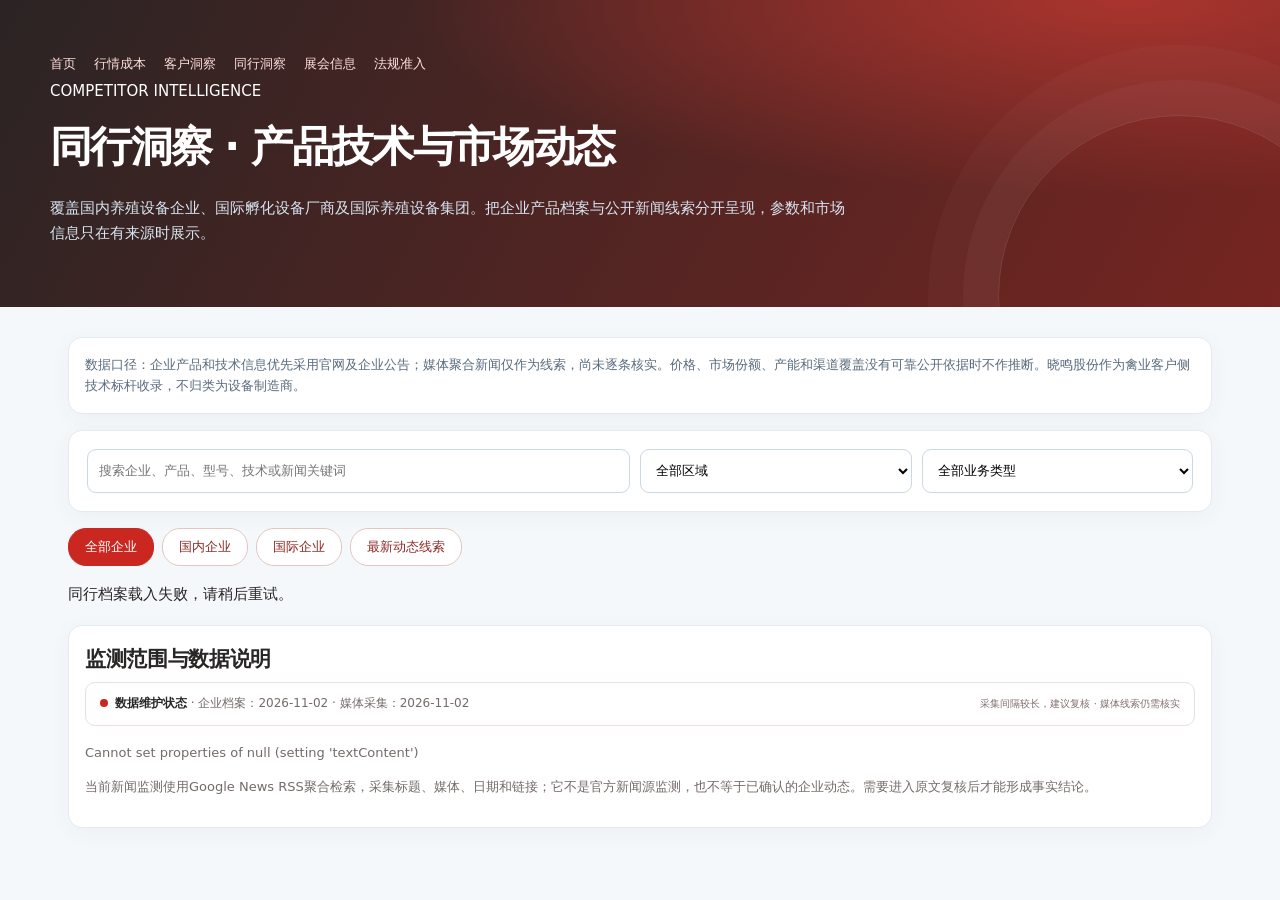
==== competitors.html @ 3d705143 "Add transparent data freshness and review indicators" ====
<!doctype html><html lang="zh-CN"><head><meta charset="utf-8"><meta name="viewport" content="width=device-width,initial-scale=1"><meta name="description" content="国内外禽业孵化及养殖设备企业、产品技术与公开动态"><title>同行洞察｜兴仪全球禽业情报中心</title><style>
:root{--n:#102b49;--b:#1769aa;--ink:#203247;--muted:#68798b;--line:#dce5ed;--bg:#f3f6f9}*{box-sizing:border-box}body{margin:0;background:var(--bg);color:var(--ink);font:15px/1.65 system-ui,-apple-system,"Segoe UI",sans-serif}header{background:linear-gradient(120deg,#102b49,#174d78);color:#fff;padding:26px max(20px,calc((100% - 1180px)/2)) 36px}nav{display:flex;gap:18px;flex-wrap:wrap;margin-bottom:30px}a{color:var(--b);text-decoration:none}header a{color:#d7e9f7}h1{font-size:clamp(28px,4vw,42px);margin:8px 0}header p{max-width:800px;color:#d8e6f1}.competitor-kpis{display:grid;grid-template-columns:repeat(4,minmax(0,1fr));gap:12px;margin:0 0 20px}.competitor-kpis article{background:#fff;border:1px solid #eddfdc;border-radius:12px;padding:15px 17px;box-shadow:0 5px 22px rgba(90,35,30,.045)}.competitor-kpis small,.competitor-kpis span{display:block;color:#786d6a;font-size:11px}.competitor-kpis strong{display:block;color:#c92720;font-size:25px;margin:4px 0}.competitor-kpis span{line-height:1.5}.wrap{max-width:1180px;margin:24px auto;padding:0 18px}.notice,.filters,.panel,.card{background:white;border:1px solid var(--line);border-radius:12px;padding:16px}.notice{font-size:13px;color:#586b7e;margin-bottom:16px}.filters{display:grid;grid-template-columns:2fr 1fr 1fr;gap:10px;margin:16px 0}.filters input,.filters select{padding:11px;border:1px solid #cbd7e2;border-radius:8px;min-width:0;background:white}.tabs{display:flex;gap:8px;flex-wrap:wrap;margin:16px 0}.tabs button{border:1px solid #bdccd9;background:white;border-radius:18px;padding:8px 14px;cursor:pointer;color:var(--n)}.tabs button.active{background:var(--n);color:white}.grid{display:grid;grid-template-columns:repeat(2,minmax(0,1fr));gap:14px}.card h3{margin:8px 0 3px;font-size:20px}.card p{margin:8px 0}.meta{font-size:13px;color:var(--muted)}.pill{display:inline-block;background:#eaf2f8;color:#235477;border-radius:18px;padding:3px 9px;font-size:12px;margin-right:5px}.card .facts{background:#f5f8fa;padding:10px;border-radius:8px;font-size:14px}.card .facts b{color:var(--n)}.card .source{display:flex;justify-content:space-between;gap:10px;flex-wrap:wrap;border-top:1px solid #edf1f4;padding-top:10px;margin-top:10px;font-size:13px}.news{display:grid;gap:10px}.news article{border-top:1px solid #e8eef3;padding:12px 0}.news h4{margin:0 0 4px;font-size:15px}.news p{margin:0;color:var(--muted);font-size:13px}.empty{background:#fff;padding:22px;border-radius:10px;color:var(--muted)}.panel{margin:18px 0}.panel h2{margin:0 0 6px;font-size:21px}@media(max-width:720px){.grid{grid-template-columns:1fr}.filters{grid-template-columns:1fr}header{padding:22px 18px 30px}}

/* XingYi red brand and responsive page polish */
:root{--navy:#2b2424;--blue:#c92720;--n:#2b2424;--b:#c92720;--ink:#292626;--muted:#746b68;--line:#eadfdd;--bg:#fff8f7}
body{background:#fff8f7;color:#292626}
header:not(.site-header){background:radial-gradient(ellipse at 88% 0%,#a9342e 0%,transparent 45%),linear-gradient(120deg,#2b2424,#762521)!important}
header:not(.site-header) nav a{color:#ffe0dd!important}
header:not(.site-header) nav a:hover{color:#fff!important;text-decoration:underline}
h1,h2,h3{letter-spacing:-.015em}
.stat strong,.metric-card strong,.latest{color:#c92720}
.tabs button.active{background:#c92720!important;border-color:#c92720!important;color:#fff!important}
.pill,.country-chip.selected{background:#fff0ee!important;color:#a9231e!important;border-color:#edc4bf!important}
.filters input:focus,.filters select:focus,.events-toolbar input:focus,.events-toolbar select:focus,.reg-filters input:focus,.reg-filters select:focus,.cm-tools input:focus,.cm-tools select:focus{outline:2px solid #e9aaa4;outline-offset:1px}
.card,.panel,.notice,.stat,.filters,.series-card,.market-data-panel,.event-card,.reg-card,.cm-card{box-shadow:0 6px 22px rgba(90,35,30,.045)}
.card:hover,.event-card:hover{border-color:#e5aaa4;box-shadow:0 12px 28px rgba(90,35,30,.09);transform:translateY(-2px);transition:.18s ease}
a{color:#b92721}
header a{color:#ffe0dd}
@media(max-width:720px){header:not(.site-header){padding-left:18px!important;padding-right:18px!important}nav{row-gap:10px!important}}

.global-nav{display:flex;gap:18px;align-items:center;flex-wrap:wrap;margin:14px 0 0;position:relative;z-index:2}.global-nav a{font-size:13px;text-decoration:none;color:#ffe0dd!important;padding:5px 0}.global-nav a:hover{color:#fff!important;text-decoration:underline}@media(max-width:720px){.global-nav{gap:10px 14px}.global-nav a{font-size:12px}}</style>
<style>
:root{--n:#292323;--b:#c92720;--ink:#292626;--muted:#746b68;--line:#eadfdd;--bg:#fff8f7}
body{background:#fff8f7;color:#292626}
header{background:radial-gradient(ellipse at 85% 0%,#a9342e 0%,transparent 43%),linear-gradient(120deg,#2b2424,#762521)!important}
header a{color:#ffe0dd}
a{color:#bd2923}
.notice,.filters,.panel,.card{border-color:#eddfdc;box-shadow:0 5px 22px rgba(102,36,31,.045)}
.tabs button{border-color:#e4c6c2;color:#8e2924}
.tabs button.active{background:#c92720;border-color:#c92720;color:#fff}
.pill{background:#fff0ee;color:#a92721}
.card .facts{background:#fff6f4}
footer{background:#2b2424;color:#e6d8d6}
</style>
<style>
body{background:#f5f8fb;font-family:"DM Sans","Noto Sans SC",system-ui,sans-serif}
header{position:relative;overflow:hidden;background:radial-gradient(ellipse at 85% 0%,#24658c 0%,transparent 42%),linear-gradient(120deg,#0d2944,#174e75);padding-top:34px;padding-bottom:46px}
header:after{content:"";position:absolute;right:-80px;bottom:-170px;width:360px;height:360px;border:1px solid #ffffff20;border-radius:50%;box-shadow:0 0 0 35px #ffffff08,0 0 0 70px #ffffff06}
nav{position:relative;z-index:1;gap:22px}
h1{letter-spacing:-.04em;font-weight:750}
.wrap{margin-top:30px}
.notice,.filters,.panel,.card{border-radius:14px;box-shadow:0 5px 22px rgba(19,53,78,.045);border-color:#e3ebf1}
.filters{padding:18px}.filters input,.filters select{border-radius:9px;min-height:44px}
.tabs button{padding:9px 16px;transition:.2s}
.grid{gap:16px}.card{padding:20px}.card h3{letter-spacing:-.02em}
.card:hover,.panel:hover{box-shadow:0 12px 30px rgba(19,53,78,.08);transform:translateY(-2px);transition:.2s}
footer{background:#102b49;color:#c5d6e2}
@media(max-width:720px){header{padding:24px 18px 34px}.wrap{margin-top:18px}.card{padding:16px}}
.data-freshness{display:flex;align-items:center;justify-content:space-between;gap:12px;flex-wrap:wrap;margin:0 0 16px;padding:11px 14px;border:1px solid #eadfdd;border-radius:10px;background:#fff;font-size:12px;color:#756b68}.data-freshness strong{color:#292626}.fresh-dot{display:inline-block;width:8px;height:8px;border-radius:50%;margin-right:7px;background:#2d8a62}.fresh-watch .fresh-dot{background:#d49a36}.fresh-old .fresh-dot{background:#c92720}.data-freshness small{color:#81716e}.insight-strip,.competitor-kpis,.reg-kpis,.event-kpis,.market-kpis{margin-top:14px}</style></head><body><header><nav class="global-nav" aria-label="主导航"><a href="index.html">首页</a><a href="markets.html">行情成本</a><a href="customers.html">客户洞察</a><a href="competitors.html">同行洞察</a><a href="exhibitions.html">展会信息</a><a href="regulations.html">法规准入</a></nav><div>COMPETITOR INTELLIGENCE</div><h1>同行洞察 · 产品技术与市场动态</h1><p>覆盖国内养殖设备企业、国际孵化设备厂商及国际养殖设备集团。把企业产品档案与公开新闻线索分开呈现，参数和市场信息只在有来源时展示。</p></header>
<main class="wrap"><div class="notice">数据口径：企业产品和技术信息优先采用官网及企业公告；媒体聚合新闻仅作为线索，尚未逐条核实。价格、市场份额、产能和渠道覆盖没有可靠公开依据时不作推断。晓鸣股份作为禽业客户侧技术标杆收录，不归类为设备制造商。</div>
<section class="filters"><input id="q" type="search" placeholder="搜索企业、产品、型号、技术或新闻关键词"><select id="region"><option value="">全部区域</option><option>中国</option><option>国际</option><option>比利时 / 国际</option><option>荷兰 / 国际</option></select><select id="type"><option value="">全部业务类型</option><option>孵化设备</option><option>养殖设备</option><option>环控设备</option><option>孵化及自动化</option><option>养殖设备与EPC</option><option>家禽养殖设备及环控</option><option>禽业客户 / 技术应用标杆</option></select></section>
<div class="tabs" id="tabs"><button class="active" data-view="all">全部企业</button><button data-view="cn">国内企业</button><button data-view="intl">国际企业</button><button data-view="news">最新动态线索</button></div>
<div id="cards" class="grid"><div class="empty">正在载入同行档案…</div></div>
<section class="panel"><h2>监测范围与数据说明</h2><p id="watchCount" class="meta">监测企业清单载入中…</p><p class="meta">当前新闻监测使用Google News RSS聚合检索，采集标题、媒体、日期和链接；它不是官方新闻源监测，也不等于已确认的企业动态。需要进入原文复核后才能形成事实结论。</p></section>
</main><script>
const S={profiles:[],watch:[],news:[],view:"all"};const $=id=>document.getElementById(id);const esc=s=>String(s??"").replace(/[&<>"']/g,c=>({"&":"&amp;","<":"&lt;",">":"&gt;",'"':"&quot;","'":"&#39;"}[c]));
function profileCard(x){return '<article class="card"><span class="pill">'+esc(x.region)+'</span><span class="pill">'+esc(x.type)+'</span><h3>'+esc(x.name)+'</h3><div class="meta">'+(x.website?'企业官网已登记':'官网链接待核')+'</div><p><b>产品系列：</b>'+esc(x.products||"公开产品信息待补充")+'</p><p><b>公开事实：</b>'+esc(x.verified_facts||"尚无足够可靠资料形成企业事实档案。")+'</p><p><b>技术观察：</b>'+esc(x.technology||"未找到可核实的公开技术参数。")+'</p><div class="source">'+(x.website?'<a href="'+esc(x.website)+'" target="_blank" rel="noopener noreferrer">企业官网 ↗</a>':'<span>官网待核</span>')+'<a href="'+esc(x.source_url||x.website||"#")+'" target="_blank" rel="noopener noreferrer">资料来源 ↗</a></div></article>'}
function newsCard(x){return '<article><h4><a href="'+esc(x.url)+'" target="_blank" rel="noopener noreferrer">'+esc(x.title)+'</a></h4><p>'+esc(x.company)+' · '+esc(x.publisher)+' · '+esc((x.published_at||"").slice(0,10))+' · 待核实媒体线索</p></article>'}
function render(){const q=$("q").value.toLowerCase().trim(),r=$("region").value,t=$("type").value;if(S.view==="news"){let n=S.news.filter(x=>(!q||[x.company,x.title,x.publisher].join(" ").toLowerCase().includes(q))&&(!r||(r==="中国"?x.region==="CN":x.region==="INTL")));$("cards").innerHTML=n.length?'<section class="panel" style="grid-column:1/-1"><div class="news">'+n.slice(0,60).map(newsCard).join("")+'</div></section>':'<div class="empty">暂无匹配的新闻线索。</div>';return}let list=S.profiles.filter(x=>(S.view==="all"||(S.view==="cn"&&x.region.includes("中国"))||(S.view==="intl"&&!x.region.includes("中国")))&&(!r||x.region===r|| (r==="国际"&&x.region!=="中国"))&&(!t||x.type.includes(t)||t.includes(x.type))&&(!q||[x.name,x.region,x.type,x.products,x.verified_facts,x.technology].join(" ").toLowerCase().includes(q)));$("cards").innerHTML=list.length?list.map(profileCard).join(""):'<div class="empty">当前筛选没有匹配的已建档企业。未建档企业仍在监测清单中。</div>'}
$("tabs").addEventListener("click",e=>{const b=e.target.closest("button[data-view]");if(!b)return;S.view=b.dataset.view;[...$("tabs").querySelectorAll("button")].forEach(x=>x.classList.toggle("active",x===b));render()});["q","region","type"].forEach(id=>$(id).addEventListener(id==="q"?"input":"change",render));
async function init(){try{const [p,n]=await Promise.all(["data/competitor-profiles.json","data/competitor-news.json"].map(u=>fetch(u,{cache:"no-store"}).then(r=>{if(!r.ok)throw Error(r.status);return r.json()})));S.profiles=p.profiles||[];const profileDate=p.updated_at||"未注明",newsDate=(n.generated_at||"").slice(0,10)||"未注明";const age=newsDate==="未注明"?999:Math.floor((new Date().setHours(0,0,0,0)-new Date(newsDate+"T00:00:00").getTime())/86400000);const freshness=document.createElement("div");freshness.className="data-freshness "+(age>7?"fresh-old":age>3?"fresh-watch":"");freshness.innerHTML='<span><i class="fresh-dot"></i><strong>数据维护状态</strong> · 企业档案：'+esc(profileDate)+' · 媒体采集：'+esc(newsDate)+'</span><small>'+(age<=3?"近期采集":age<=7?"建议复核采集":"采集间隔较长，建议复核")+' · 媒体线索仍需核实</small>';$("watchCount").before(freshness);S.watch=p.watchlist||[];S.news=n.items||[];$("ckWatch").textContent=S.watch.length;$("ckProfiles").textContent=S.profiles.length;$("ckNews").textContent=S.news.length;$("ckIntl").textContent=S.profiles.filter(x=>!String(x.region||"").includes("中国")).length;$("watchCount").textContent="监测清单 "+S.watch.length+" 家；已建立来源档案 "+S.profiles.length+" 家；新闻线索 "+S.news.length+" 条。档案更新 "+p.updated_at+"；新闻采集 "+(n.generated_at||"未注明")+"。";render()}catch(e){$("cards").textContent="同行档案载入失败，请稍后重试。";$("watchCount").textContent=e.message}}
init();
</script></body></html>
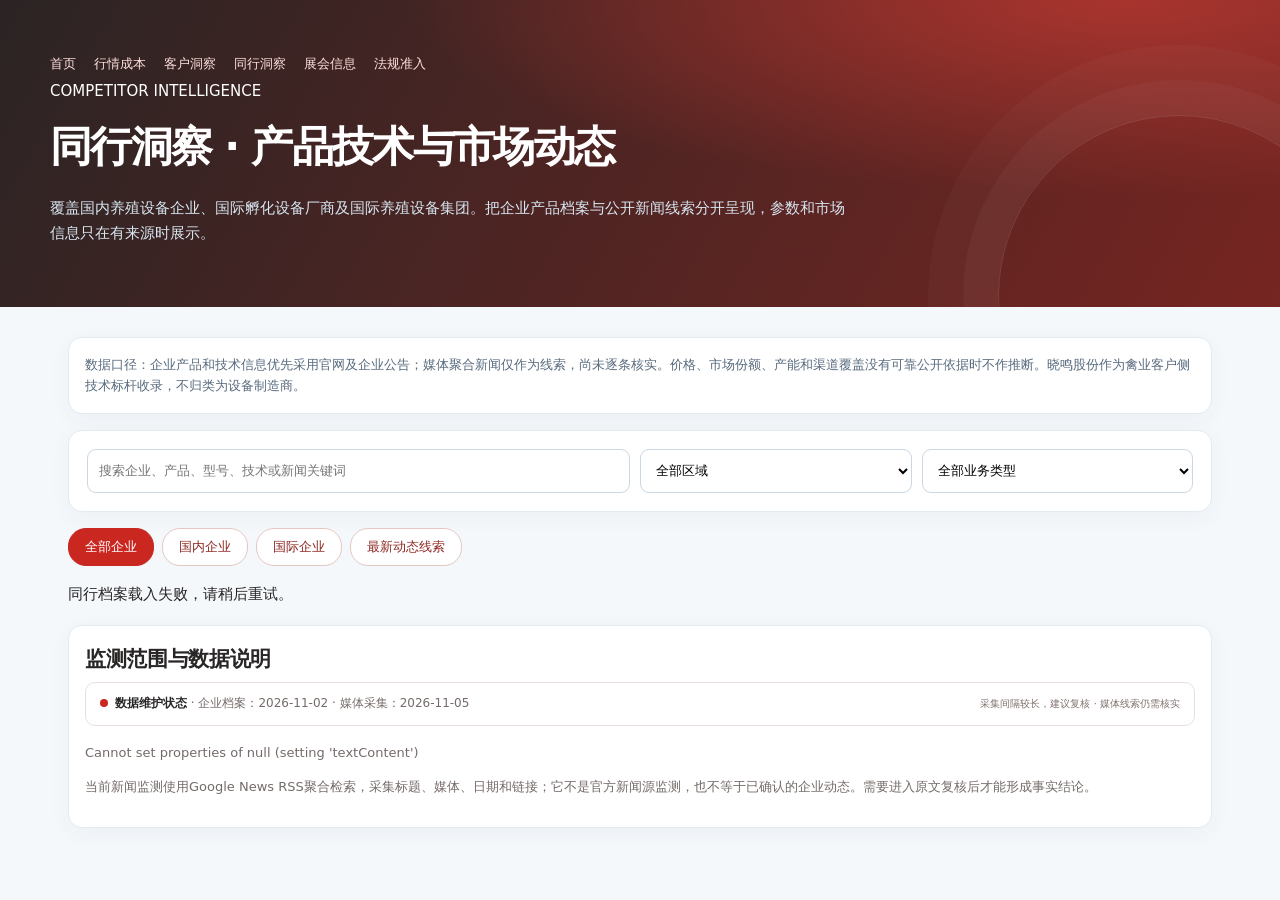
==== commit 6cc22172: "Apply unified editorial design system" ====
--- a/competitors.html
+++ b/competitors.html
@@ -46,7 +46,19 @@
 .card:hover,.panel:hover{box-shadow:0 12px 30px rgba(19,53,78,.08);transform:translateY(-2px);transition:.2s}
 footer{background:#102b49;color:#c5d6e2}
 @media(max-width:720px){header{padding:24px 18px 34px}.wrap{margin-top:18px}.card{padding:16px}}
-.data-freshness{display:flex;align-items:center;justify-content:space-between;gap:12px;flex-wrap:wrap;margin:0 0 16px;padding:11px 14px;border:1px solid #eadfdd;border-radius:10px;background:#fff;font-size:12px;color:#756b68}.data-freshness strong{color:#292626}.fresh-dot{display:inline-block;width:8px;height:8px;border-radius:50%;margin-right:7px;background:#2d8a62}.fresh-watch .fresh-dot{background:#d49a36}.fresh-old .fresh-dot{background:#c92720}.data-freshness small{color:#81716e}.insight-strip,.competitor-kpis,.reg-kpis,.event-kpis,.market-kpis{margin-top:14px}</style></head><body><header><nav class="global-nav" aria-label="主导航"><a href="index.html">首页</a><a href="markets.html">行情成本</a><a href="customers.html">客户洞察</a><a href="competitors.html">同行洞察</a><a href="exhibitions.html">展会信息</a><a href="regulations.html">法规准入</a></nav><div>COMPETITOR INTELLIGENCE</div><h1>同行洞察 · 产品技术与市场动态</h1><p>覆盖国内养殖设备企业、国际孵化设备厂商及国际养殖设备集团。把企业产品档案与公开新闻线索分开呈现，参数和市场信息只在有来源时展示。</p></header>
+.data-freshness{display:flex;align-items:center;justify-content:space-between;gap:12px;flex-wrap:wrap;margin:0 0 16px;padding:11px 14px;border:1px solid #eadfdd;border-radius:10px;background:#fff;font-size:12px;color:#756b68}.data-freshness strong{color:#292626}.fresh-dot{display:inline-block;width:8px;height:8px;border-radius:50%;margin-right:7px;background:#2d8a62}.fresh-watch .fresh-dot{background:#d49a36}.fresh-old .fresh-dot{background:#c92720}.data-freshness small{color:#81716e}.insight-strip,.competitor-kpis,.reg-kpis,.event-kpis,.market-kpis{margin-top:14px}
+/* Contrast repair: keep the original dark logo artwork readable on dark headers */
+.site-header .brand-logo{background:#fff;border:1px solid rgba(255,255,255,.75);border-radius:7px;padding:4px 8px;box-sizing:content-box;object-fit:contain}
+.site-header .brand-caption{border-left-color:rgba(255,255,255,.38)}
+.site-header .brand-caption strong{color:#fff!important}
+.site-header .brand-caption small{color:#f3d9d6!important}
+.site-header .brand{align-items:center}
+.site-header{min-height:76px}
+.site-header .global-nav a{color:#ffe8e5!important}
+.site-header .global-nav a:hover,.site-header .global-nav a:focus-visible{color:#fff!important}
+@media(max-width:720px){.site-header .brand-logo{padding:3px 6px}.site-header .brand-caption strong{font-size:11px}.site-header .brand-caption small{font-size:6px}}
+</style>  <link rel="stylesheet" href="assets/editorial.css">
+</head><body><header><nav class="global-nav" aria-label="主导航"><a href="index.html">首页</a><a href="markets.html">行情成本</a><a href="customers.html">客户洞察</a><a href="competitors.html">同行洞察</a><a href="exhibitions.html">展会信息</a><a href="regulations.html">法规准入</a></nav><div>COMPETITOR INTELLIGENCE</div><h1>同行洞察 · 产品技术与市场动态</h1><p>覆盖国内养殖设备企业、国际孵化设备厂商及国际养殖设备集团。把企业产品档案与公开新闻线索分开呈现，参数和市场信息只在有来源时展示。</p></header>
 <main class="wrap"><div class="notice">数据口径：企业产品和技术信息优先采用官网及企业公告；媒体聚合新闻仅作为线索，尚未逐条核实。价格、市场份额、产能和渠道覆盖没有可靠公开依据时不作推断。晓鸣股份作为禽业客户侧技术标杆收录，不归类为设备制造商。</div>
 <section class="filters"><input id="q" type="search" placeholder="搜索企业、产品、型号、技术或新闻关键词"><select id="region"><option value="">全部区域</option><option>中国</option><option>国际</option><option>比利时 / 国际</option><option>荷兰 / 国际</option></select><select id="type"><option value="">全部业务类型</option><option>孵化设备</option><option>养殖设备</option><option>环控设备</option><option>孵化及自动化</option><option>养殖设备与EPC</option><option>家禽养殖设备及环控</option><option>禽业客户 / 技术应用标杆</option></select></section>
 <div class="tabs" id="tabs"><button class="active" data-view="all">全部企业</button><button data-view="cn">国内企业</button><button data-view="intl">国际企业</button><button data-view="news">最新动态线索</button></div>
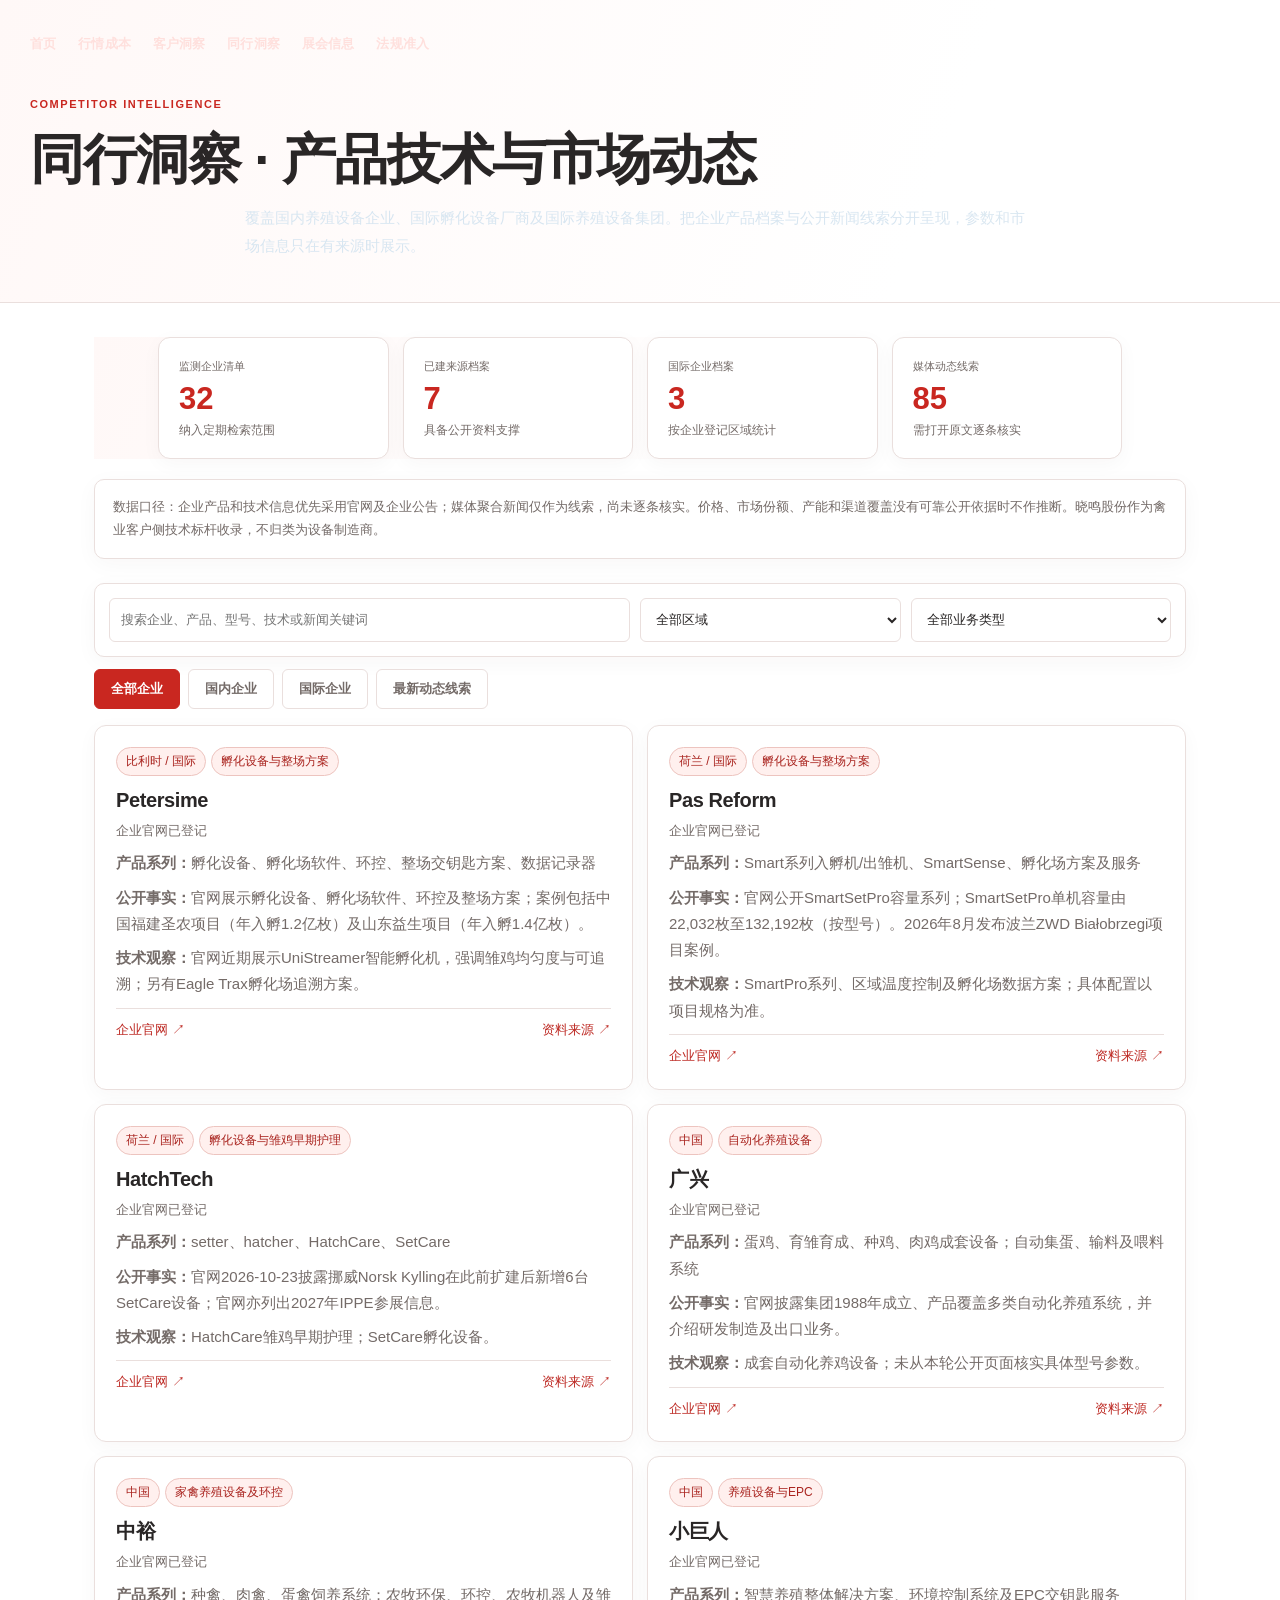
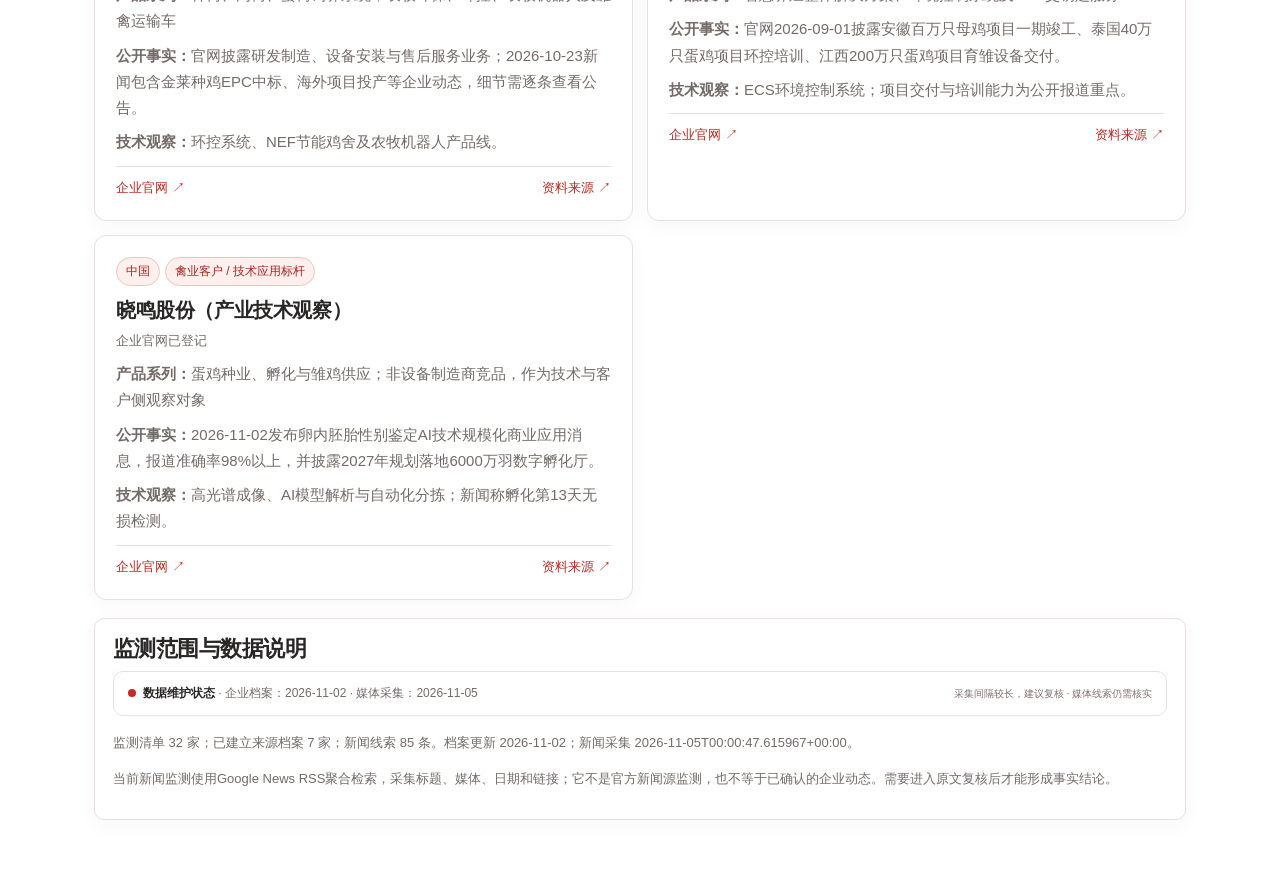
==== commit 279a66f7: "Rebuild competitor intelligence overview and KPI structure" ====
--- a/competitors.html
+++ b/competitors.html
@@ -58,8 +58,8 @@
 .site-header .global-nav a:hover,.site-header .global-nav a:focus-visible{color:#fff!important}
 @media(max-width:720px){.site-header .brand-logo{padding:3px 6px}.site-header .brand-caption strong{font-size:11px}.site-header .brand-caption small{font-size:6px}}
 </style>  <link rel="stylesheet" href="assets/editorial.css">
-</head><body><header><nav class="global-nav" aria-label="主导航"><a href="index.html">首页</a><a href="markets.html">行情成本</a><a href="customers.html">客户洞察</a><a href="competitors.html">同行洞察</a><a href="exhibitions.html">展会信息</a><a href="regulations.html">法规准入</a></nav><div>COMPETITOR INTELLIGENCE</div><h1>同行洞察 · 产品技术与市场动态</h1><p>覆盖国内养殖设备企业、国际孵化设备厂商及国际养殖设备集团。把企业产品档案与公开新闻线索分开呈现，参数和市场信息只在有来源时展示。</p></header>
-<main class="wrap"><div class="notice">数据口径：企业产品和技术信息优先采用官网及企业公告；媒体聚合新闻仅作为线索，尚未逐条核实。价格、市场份额、产能和渠道覆盖没有可靠公开依据时不作推断。晓鸣股份作为禽业客户侧技术标杆收录，不归类为设备制造商。</div>
+</head><body class="competitor-page"><header><nav class="global-nav" aria-label="主导航"><a href="index.html">首页</a><a href="markets.html">行情成本</a><a href="customers.html">客户洞察</a><a href="competitors.html">同行洞察</a><a href="exhibitions.html">展会信息</a><a href="regulations.html">法规准入</a></nav><div>COMPETITOR INTELLIGENCE</div><h1>同行洞察 · 产品技术与市场动态</h1><p>覆盖国内养殖设备企业、国际孵化设备厂商及国际养殖设备集团。把企业产品档案与公开新闻线索分开呈现，参数和市场信息只在有来源时展示。</p></header>
+<main class="wrap"><section class="competitor-kpis" aria-label="同行档案概览"><article><small>监测企业清单</small><strong id="ckWatch">—</strong><span>纳入定期检索范围</span></article><article><small>已建来源档案</small><strong id="ckProfiles">—</strong><span>具备公开资料支撑</span></article><article><small>国际企业档案</small><strong id="ckIntl">—</strong><span>按企业登记区域统计</span></article><article><small>媒体动态线索</small><strong id="ckNews">—</strong><span>需打开原文逐条核实</span></article></section><div class="notice">数据口径：企业产品和技术信息优先采用官网及企业公告；媒体聚合新闻仅作为线索，尚未逐条核实。价格、市场份额、产能和渠道覆盖没有可靠公开依据时不作推断。晓鸣股份作为禽业客户侧技术标杆收录，不归类为设备制造商。</div>
 <section class="filters"><input id="q" type="search" placeholder="搜索企业、产品、型号、技术或新闻关键词"><select id="region"><option value="">全部区域</option><option>中国</option><option>国际</option><option>比利时 / 国际</option><option>荷兰 / 国际</option></select><select id="type"><option value="">全部业务类型</option><option>孵化设备</option><option>养殖设备</option><option>环控设备</option><option>孵化及自动化</option><option>养殖设备与EPC</option><option>家禽养殖设备及环控</option><option>禽业客户 / 技术应用标杆</option></select></section>
 <div class="tabs" id="tabs"><button class="active" data-view="all">全部企业</button><button data-view="cn">国内企业</button><button data-view="intl">国际企业</button><button data-view="news">最新动态线索</button></div>
 <div id="cards" class="grid"><div class="empty">正在载入同行档案…</div></div>
--- a/assets/editorial.css
+++ b/assets/editorial.css
@@ -0,0 +1,181 @@
+/* XingYi Editorial Intelligence System — unified global design */
+:root{--xy-red:#c92720;--xy-red-dark:#a91e1a;--xy-ink:#292626;--xy-muted:#746b68;--xy-line:#eadfdd;--xy-soft:#fff7f6;--xy-paper:#fff;--xy-shadow:0 14px 38px rgba(65,32,29,.07)}
+*{box-sizing:border-box}
+html{scroll-behavior:smooth;scroll-padding-top:92px}
+body{background:#fff!important;color:var(--xy-ink)!important;font-family:Inter,"DM Sans","Noto Sans SC",Arial,sans-serif!important;line-height:1.7}
+a{transition:color .18s ease,border-color .18s ease,background .18s ease}
+header:not(.site-header){background:#fff!important;color:var(--xy-ink)!important;border-bottom:1px solid var(--xy-line);padding:22px max(22px,calc((100% - 1220px)/2)) 30px!important}
+header:not(.site-header) a{color:var(--xy-muted)!important}
+nav{gap:22px!important}
+nav a{font-size:13px;font-weight:650;letter-spacing:.01em}
+nav a:hover{color:var(--xy-red)!important}
+h1,h2,h3,h4{color:var(--xy-ink);letter-spacing:-.025em;line-height:1.25}
+h1{font-size:clamp(30px,4vw,48px)!important;font-weight:800!important}
+h2{font-size:clamp(23px,2.5vw,32px)!important;font-weight:760!important}
+p{color:var(--xy-muted)}
+main>section:first-child,.hero,.events-hero,.cm-hero{background:linear-gradient(115deg,#fff8f7 0%,#fff 66%)!important;color:var(--xy-ink)!important}
+.hero{padding-top:68px!important;padding-bottom:68px!important}
+.hero p,.events-hero p,.cm-hero p{color:var(--xy-muted)!important}
+.hero-visual{background:linear-gradient(145deg,#342a29,#84251f)!important;border-radius:20px!important;box-shadow:var(--xy-shadow)!important}
+.hero h1 em{color:var(--xy-red)!important}
+.eyebrow,.section-index{color:var(--xy-red)!important;letter-spacing:.12em;font-size:11px;font-weight:750}
+button,.btn,.btn-primary{border-radius:7px}
+.btn-primary{background:var(--xy-red)!important}
+section{scroll-margin-top:90px}
+article,.card,.channel-card,.metric-card,.signal-card,.market-kpi,.event-kpis article,.reg-kpis article,.country-card,.company-card,.project-card{border-color:var(--xy-line)!important;border-radius:12px!important;box-shadow:0 5px 22px rgba(65,32,29,.035)}
+.channel-card{background:#fff!important;padding:25px!important;min-height:230px}
+.channel-card.featured{background:var(--xy-soft)!important}
+.channel-card:hover{transform:translateY(-3px);box-shadow:var(--xy-shadow)!important}
+.channel-card h3,.card-arrow,.channel-icon{color:var(--xy-red)!important}
+table{border-collapse:separate;border-spacing:0;width:100%;background:#fff;border:1px solid var(--xy-line);border-radius:10px;overflow:hidden}
+th{background:#fff3f1!important;color:#8e2823!important;font-weight:700}
+td,th{padding:12px 14px;border-bottom:1px solid #f0e7e5;text-align:left}
+input,select,textarea{border:1px solid #dfd2cf!important;border-radius:7px!important;background:#fff!important;color:var(--xy-ink)!important;padding:10px 12px}
+input:focus,select:focus,textarea:focus{outline:2px solid #f2c5c1!important;border-color:var(--xy-red)!important}
+button{cursor:pointer}
+footer{background:#fff!important;color:var(--xy-ink)!important;border-top:1px solid var(--xy-line);padding:30px max(22px,calc((100% - 1220px)/2))!important}
+footer a,footer small{color:var(--xy-muted)!important}
+footer strong{color:var(--xy-ink)!important}
+@media(max-width:760px){header:not(.site-header){padding:18px 20px 24px!important}nav{gap:12px!important}.hero{padding:42px 22px!important}.channel-grid{grid-template-columns:1fr!important}.market-kpis,.event-kpis,.reg-kpis{grid-template-columns:repeat(2,minmax(0,1fr))!important}table{display:block;overflow-x:auto}}
+@media(prefers-reduced-motion:reduce){*{scroll-behavior:auto!important;transition:none!important}}
+
+
+/* Phase 2 — editorial page architecture and responsive components */
+:root{--xy-max:1220px;--xy-gutter:clamp(20px,5vw,72px)}
+body{font-size:15px;line-height:1.75;overflow-wrap:break-word}
+main{min-height:65vh}
+main>section:not(.hero){margin-left:auto;margin-right:auto}
+main>section:not(.hero){max-width:var(--xy-max);padding-left:var(--xy-gutter);padding-right:var(--xy-gutter)}
+header:not(.site-header){position:relative;max-width:none!important;padding-top:28px!important;padding-bottom:38px!important}
+header:not(.site-header)>*{max-width:var(--xy-max);margin-left:auto;margin-right:auto}
+header:not(.site-header) nav{max-width:var(--xy-max);margin:0 auto 28px!important;padding:0}
+header:not(.site-header) h1{max-width:var(--xy-max);margin:10px auto 12px!important}
+header:not(.site-header) p{max-width:var(--xy-max);margin:0 auto!important}
+header:not(.site-header) .eyebrow,header:not(.site-header) .kicker{color:var(--xy-red)!important}
+.site-header{border-bottom:1px solid var(--xy-line)!important;box-shadow:0 3px 18px rgba(50,30,28,.035)}
+.site-header nav a.active{color:var(--xy-red)!important}
+.wrap,.market-page,.events-wrap,.compliance-wrap,.cm-wrap{max-width:var(--xy-max)!important;margin:34px auto 72px!important;padding-left:var(--xy-gutter)!important;padding-right:var(--xy-gutter)!important}
+.market-page-hero,.events-hero,.compliance-hero,.cm-hero{border:1px solid var(--xy-line)!important;border-radius:16px!important;padding:42px!important;box-shadow:0 8px 28px rgba(65,32,29,.045)}
+.market-page-hero h1,.events-hero h1,.compliance-hero h1,.cm-hero h1{margin:8px 0 14px!important}
+.market-page-hero p,.events-hero p,.compliance-hero p,.cm-hero p{max-width:790px!important}
+.market-page h2,.wrap h2,.events-wrap h2,.compliance-wrap h2,.cm-wrap h2{margin-top:34px!important;margin-bottom:14px!important}
+.market-data-panel,.notice,.filters,.panel,.card,.stat,.cm-card,.event-record,.company-card,.project-card{box-shadow:0 5px 22px rgba(65,32,29,.035)!important;border-color:var(--xy-line)!important;border-radius:12px!important}
+.market-kpi,.competitor-kpis article,.event-kpis article,.reg-kpis article{background:var(--xy-soft)!important;border-color:var(--xy-line)!important}
+.market-kpi strong,.competitor-kpis strong,.event-kpis strong,.reg-kpis strong,.stat strong{color:var(--xy-red)!important}
+button,.btn,.filters button,.tabs button{transition:all .18s ease}
+button:hover,.btn:hover{filter:brightness(.97);transform:translateY(-1px)}
+.btn-primary,.tabs button.active{background:var(--xy-red)!important;border-color:var(--xy-red)!important;color:#fff!important}
+a:not(.btn):hover{color:var(--xy-red)}
+.notice,.compliance-alert,.cm-warning{border-radius:8px}
+footer{margin-top:54px!important}
+footer .footer-bottom{border-color:var(--xy-line)!important}
+@media(max-width:760px){
+ .site-header{height:auto;min-height:68px;padding:12px 18px!important;gap:12px;flex-wrap:wrap}
+ .site-header nav{width:100%;order:3;overflow-x:auto;gap:17px!important;padding:5px 0 9px}
+ .site-header nav a{font-size:12px}
+ header:not(.site-header){padding:22px 20px 28px!important}
+ header:not(.site-header) nav{gap:12px!important;flex-wrap:wrap}
+ .wrap,.market-page,.events-wrap,.compliance-wrap,.cm-wrap{margin:22px auto 48px!important;padding-left:18px!important;padding-right:18px!important}
+ .market-page-hero,.events-hero,.compliance-hero,.cm-hero{padding:26px 22px!important;border-radius:12px!important}
+ .market-kpis,.competitor-kpis,.event-kpis,.reg-kpis,.stats{grid-template-columns:repeat(2,minmax(0,1fr))!important}
+ .filters{grid-template-columns:1fr!important}
+ .event-list,.cm-grid{grid-template-columns:1fr!important}
+}
+@media(max-width:420px){.market-kpis,.competitor-kpis,.event-kpis,.reg-kpis,.stats{grid-template-columns:1fr 1fr!important}.brand-caption small{font-size:7px}}
+
+
+/* Customer intelligence — editorial directory and project desk */
+.customer-page{background:#fff!important}
+.customer-page>header:not(.site-header){background:linear-gradient(110deg,#fff8f7 0%,#fff 72%)!important;border-bottom:1px solid var(--xy-line);padding:28px max(22px,calc((100% - 1220px)/2)) 42px!important}
+.customer-page>header:not(.site-header) .global-nav{margin-bottom:34px!important}
+.customer-page>header:not(.site-header)>div:not(.global-nav){color:var(--xy-red);font-size:11px;font-weight:800;letter-spacing:.14em}
+.customer-page>header:not(.site-header) h1{max-width:1220px!important;font-size:clamp(32px,4.5vw,54px)!important;line-height:1.15!important;margin:14px auto!important}
+.customer-page>header:not(.site-header)>p{max-width:760px!important;margin:0 auto!important;font-size:15px;line-height:1.85}
+.customer-page .wrap{max-width:1220px!important;margin:34px auto 70px!important;padding:0 clamp(18px,5vw,64px)!important}
+.customer-page .stats{grid-template-columns:repeat(4,minmax(0,1fr));gap:14px;margin-bottom:18px}
+.customer-page .stat{position:relative;min-height:112px;padding:20px 21px!important;background:#fff!important;border:1px solid var(--xy-line)!important;border-radius:12px!important}
+.customer-page .stat:before{content:"";position:absolute;left:0;top:17px;bottom:17px;width:3px;background:var(--xy-red);border-radius:4px}
+.customer-page .stat strong{font-size:32px!important;line-height:1.2;color:var(--xy-red)!important;margin-bottom:8px}
+.customer-page .insight-strip{grid-template-columns:repeat(4,minmax(0,1fr));gap:14px;margin:16px 0 20px}
+.customer-page .insight-strip article{background:var(--xy-soft)!important;border:1px solid var(--xy-line)!important;border-radius:12px!important;padding:17px 19px!important}
+.customer-page .insight-strip strong{font-size:27px!important;color:var(--xy-red)!important}
+.customer-page .notice{background:#fff!important;border:1px solid var(--xy-line)!important;border-radius:10px!important;color:var(--xy-muted)!important;padding:15px 18px!important;line-height:1.8}
+.customer-page .customer-directory{margin:36px 0!important}
+.customer-page .section-heading{display:flex;align-items:end;justify-content:space-between;gap:20px;border-bottom:1px solid var(--xy-line);padding-bottom:18px;margin-bottom:20px}
+.customer-page .section-heading h2{margin:7px 0!important}
+.customer-page .section-heading p{margin:6px 0 0!important}
+.customer-page .section-index{white-space:nowrap}
+.customer-page .tabs{display:flex;gap:8px;flex-wrap:wrap;margin:18px 0!important}
+.customer-page .tabs button{border:1px solid var(--xy-line)!important;border-radius:6px!important;background:#fff!important;color:var(--xy-muted)!important;padding:10px 16px!important;font-size:13px;font-weight:650}
+.customer-page .tabs button.active{background:var(--xy-red)!important;border-color:var(--xy-red)!important;color:#fff!important}
+.customer-page .account-grid{display:grid;grid-template-columns:repeat(2,minmax(0,1fr));gap:14px;margin:16px 0}
+.customer-page .account-grid .card{background:#fff!important;padding:20px!important;border:1px solid var(--xy-line)!important;border-radius:12px!important}
+.customer-page .account-grid .card h3{font-size:19px!important;margin:10px 0 7px!important}
+.customer-page .account-grid .card p{line-height:1.75}
+.customer-page .account-grid .card .pill{background:#fff0ee!important;color:#a9231e!important;border:1px solid #f0d3cf}
+.customer-page .account-grid .assessment{background:#fff8f7!important;border-left:3px solid #d78b84!important;color:#675d5a!important}
+.customer-page .price-context{display:grid;grid-template-columns:repeat(2,minmax(0,1fr));gap:12px}
+.customer-page .price-context article{padding:16px 18px;background:#fff;border:1px solid var(--xy-line);border-radius:10px}
+.customer-page .price-context h3{font-size:15px!important;color:var(--xy-red)!important;margin:0 0 5px}
+.customer-page .filters{display:grid;grid-template-columns:minmax(240px,2fr) repeat(2,minmax(150px,1fr));gap:10px;padding:14px!important;margin:26px 0 12px!important;background:#fff!important;border:1px solid var(--xy-line)!important;border-radius:10px!important}
+.customer-page .filters input,.customer-page .filters select{min-height:44px!important;width:100%;border:1px solid var(--xy-line)!important;border-radius:6px!important}
+.customer-page #tabs{margin:12px 0 16px!important}
+.customer-page #results{display:grid;grid-template-columns:repeat(2,minmax(0,1fr));gap:14px}
+.customer-page #results .card{padding:20px!important;border:1px solid var(--xy-line)!important;border-radius:12px!important;background:#fff!important;box-shadow:0 5px 20px rgba(65,32,29,.035)!important}
+.customer-page #results .card h3{font-size:19px!important;margin:12px 0 5px!important}
+.customer-page #results .card dl{margin:15px 0!important}
+.customer-page #results .card dl div{grid-template-columns:100px minmax(0,1fr)!important;border-color:#f0e7e5!important}
+.customer-page #results .card dt{color:#8a7e7a!important}
+.customer-page #results .assessment{background:#fff8f7!important;border-left:3px solid #d78b84!important;border-radius:0 7px 7px 0}
+.customer-page #results .card>a{color:var(--xy-red)!important;font-size:13px}
+.customer-page .data-freshness{border-color:var(--xy-line)!important;background:#fff!important}
+.customer-page footer{background:#fff!important;color:var(--xy-muted)!important;border-top:1px solid var(--xy-line)!important}
+@media(max-width:760px){
+ .customer-page .stats,.customer-page .insight-strip{grid-template-columns:repeat(2,minmax(0,1fr))!important}
+ .customer-page .account-grid,.customer-page #results,.customer-page .price-context{grid-template-columns:1fr!important}
+ .customer-page .filters{grid-template-columns:1fr!important}
+ .customer-page .section-heading{align-items:start;flex-direction:column}
+ .customer-page .section-index{display:none}
+ .customer-page>header:not(.site-header){padding:20px 18px 30px!important}
+ .customer-page .wrap{padding:0 18px!important;margin-top:22px!important}
+}
+
+
+/* Competitor intelligence — supplier profile newsroom */
+.competitor-page{background:#fff!important}
+.competitor-page>header:not(.site-header){background:linear-gradient(110deg,#fff8f7 0%,#fff 72%)!important;border-bottom:1px solid var(--xy-line);padding:28px max(22px,calc((100% - 1220px)/2)) 42px!important}
+.competitor-page>header:not(.site-header) .global-nav{margin-bottom:34px!important}
+.competitor-page>header:not(.site-header)>div:not(.global-nav){color:var(--xy-red);font-size:11px;font-weight:800;letter-spacing:.14em}
+.competitor-page>header:not(.site-header) h1{max-width:1220px!important;font-size:clamp(32px,4.5vw,54px)!important;line-height:1.15!important;margin:14px auto!important}
+.competitor-page>header:not(.site-header)>p{max-width:790px!important;margin:0 auto!important;font-size:15px;line-height:1.85}
+.competitor-page .wrap{max-width:1220px!important;margin:34px auto 70px!important;padding:0 clamp(18px,5vw,64px)!important}
+.competitor-page .competitor-kpis{grid-template-columns:repeat(4,minmax(0,1fr));gap:14px;margin:0 0 20px!important}
+.competitor-page .competitor-kpis article{background:#fff!important;border:1px solid var(--xy-line)!important;border-radius:12px!important;padding:19px 20px!important;box-shadow:0 5px 20px rgba(65,32,29,.035)!important}
+.competitor-page .competitor-kpis small{font-size:11px;color:var(--xy-muted)!important}
+.competitor-page .competitor-kpis strong{font-size:31px!important;color:var(--xy-red)!important;line-height:1.2}
+.competitor-page .competitor-kpis span{font-size:12px;color:var(--xy-muted)!important}
+.competitor-page .notice,.competitor-page .panel{background:#fff!important;border:1px solid var(--xy-line)!important;border-radius:10px!important;padding:16px 18px!important;color:var(--xy-muted)!important}
+.competitor-page .filters{grid-template-columns:minmax(240px,2fr) repeat(2,minmax(150px,1fr));gap:10px;padding:14px!important;margin:24px 0 12px!important;border:1px solid var(--xy-line)!important;border-radius:10px!important}
+.competitor-page .filters input,.competitor-page .filters select{min-height:44px!important;border:1px solid var(--xy-line)!important;border-radius:6px!important}
+.competitor-page .tabs{display:flex;gap:8px;flex-wrap:wrap;margin:12px 0 16px!important}
+.competitor-page .tabs button{border:1px solid var(--xy-line)!important;border-radius:6px!important;background:#fff!important;color:var(--xy-muted)!important;padding:10px 16px!important;font-size:13px;font-weight:650}
+.competitor-page .tabs button.active{background:var(--xy-red)!important;border-color:var(--xy-red)!important;color:#fff!important}
+.competitor-page #cards.grid{grid-template-columns:repeat(2,minmax(0,1fr));gap:14px}
+.competitor-page #cards>.card{padding:21px!important;border:1px solid var(--xy-line)!important;border-radius:12px!important;background:#fff!important;box-shadow:0 5px 20px rgba(65,32,29,.035)!important}
+.competitor-page #cards>.card h3{font-size:20px!important;margin:12px 0 7px!important}
+.competitor-page #cards>.card .pill{background:#fff0ee!important;color:#a9231e!important;border:1px solid #f0d3cf}
+.competitor-page #cards>.card .facts{background:#fff8f7!important;border-radius:7px;padding:12px!important;line-height:1.75}
+.competitor-page #cards>.card .source{border-color:var(--xy-line)!important}
+.competitor-page #cards .panel{grid-column:1/-1}
+.competitor-page #cards .news article{padding:15px 0;border-color:var(--xy-line)!important}
+.competitor-page #cards .news h4 a{color:var(--xy-ink)!important}
+.competitor-page #cards .news h4 a:hover{color:var(--xy-red)!important}
+.competitor-page .panel h2{font-size:22px!important;margin:0 0 8px!important}
+.competitor-page footer{background:#fff!important;color:var(--xy-muted)!important;border-top:1px solid var(--xy-line)!important}
+@media(max-width:760px){
+ .competitor-page .competitor-kpis{grid-template-columns:repeat(2,minmax(0,1fr))!important}
+ .competitor-page #cards.grid{grid-template-columns:1fr!important}
+ .competitor-page .filters{grid-template-columns:1fr!important}
+ .competitor-page>header:not(.site-header){padding:20px 18px 30px!important}
+ .competitor-page .wrap{padding:0 18px!important;margin-top:22px!important}
+}
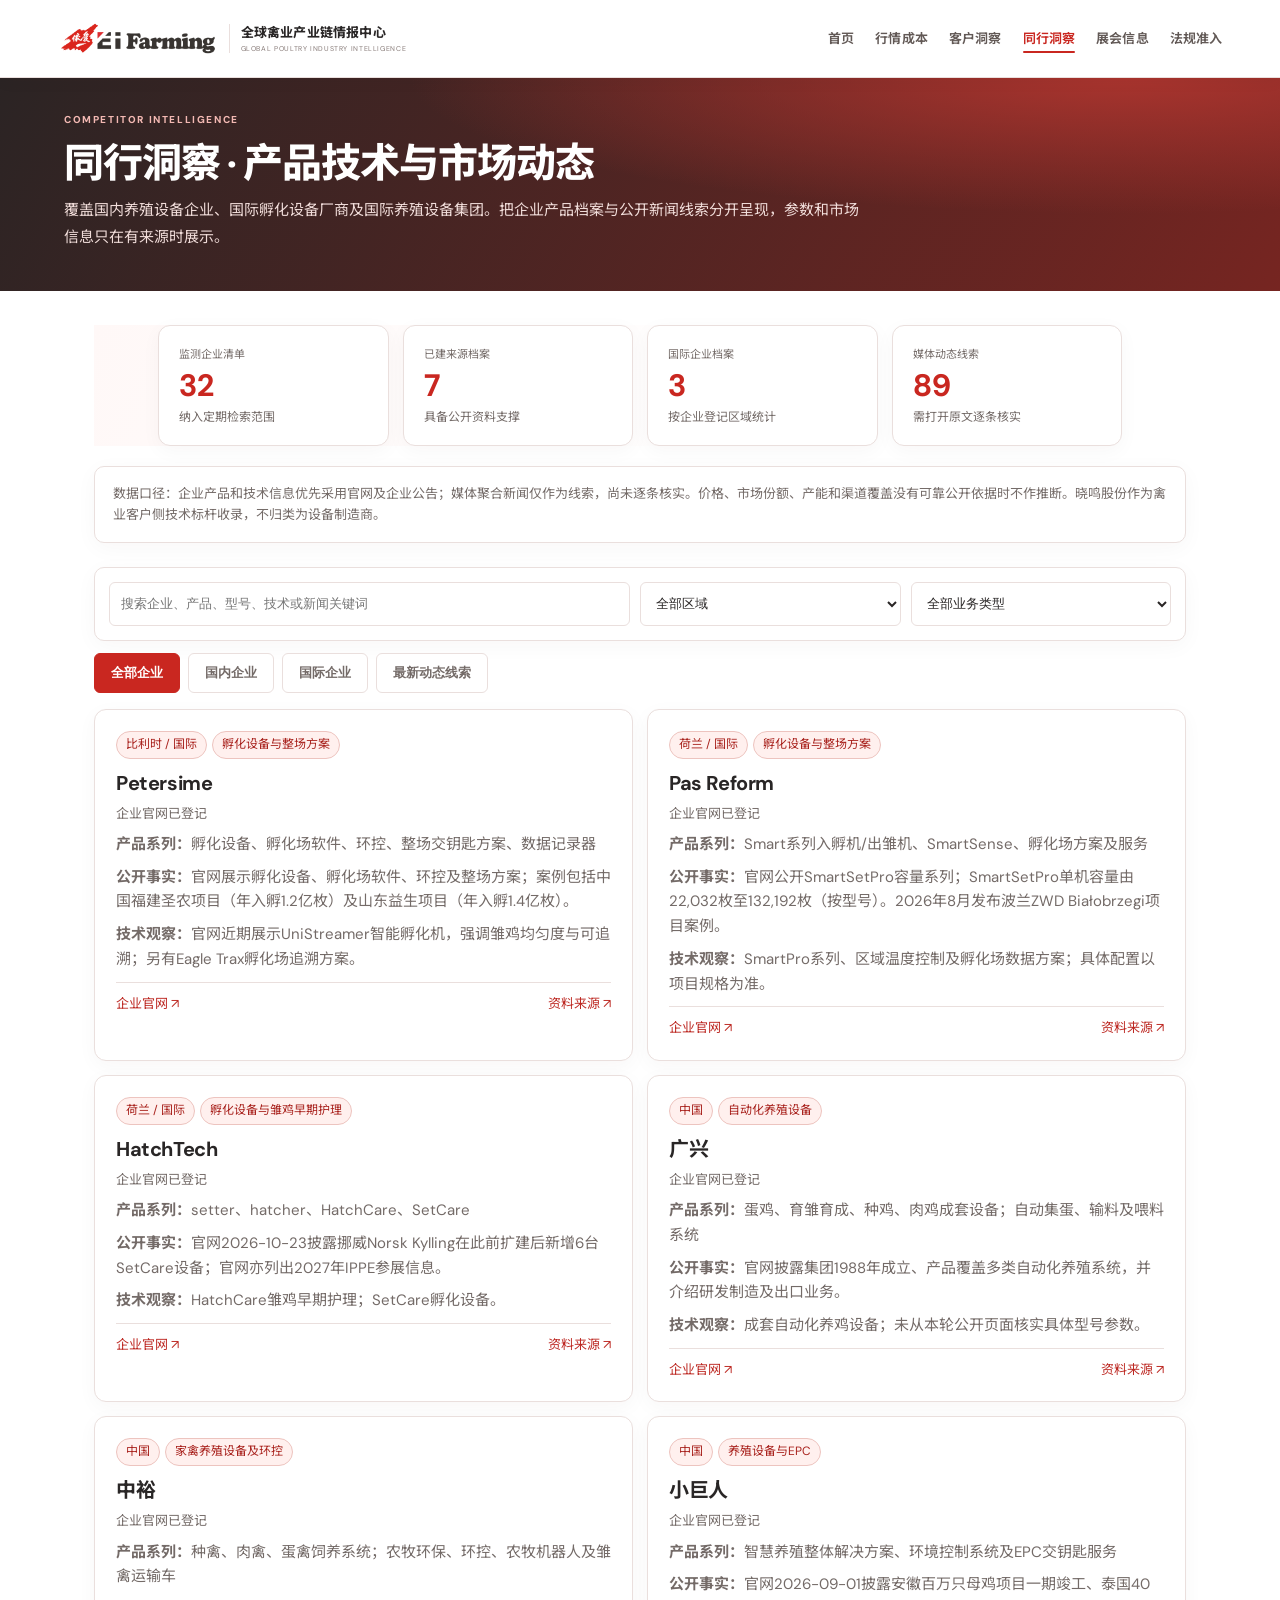
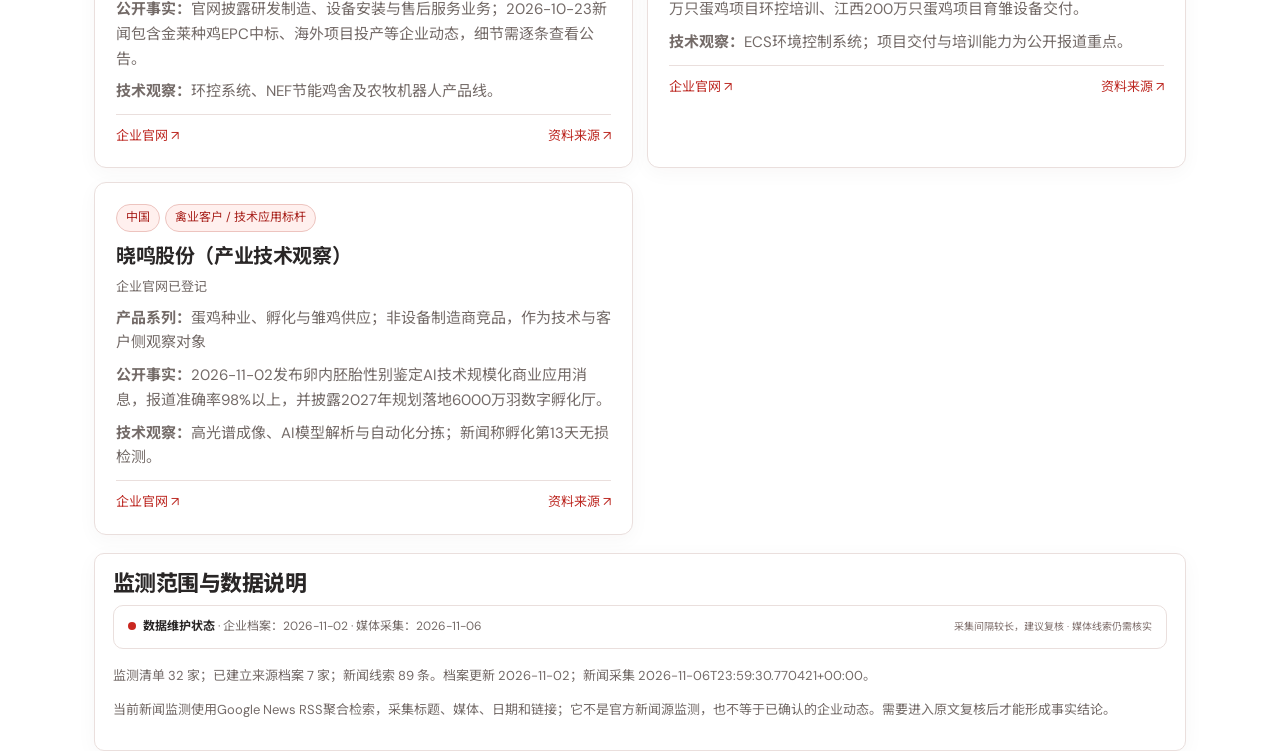
==== commit f50e5e9a: "Unify global header and navigation" ====
--- a/competitors.html
+++ b/competitors.html
@@ -58,7 +58,16 @@
 .site-header .global-nav a:hover,.site-header .global-nav a:focus-visible{color:#fff!important}
 @media(max-width:720px){.site-header .brand-logo{padding:3px 6px}.site-header .brand-caption strong{font-size:11px}.site-header .brand-caption small{font-size:6px}}
 </style>  <link rel="stylesheet" href="assets/editorial.css">
-</head><body class="competitor-page"><header><nav class="global-nav" aria-label="主导航"><a href="index.html">首页</a><a href="markets.html">行情成本</a><a href="customers.html">客户洞察</a><a href="competitors.html">同行洞察</a><a href="exhibitions.html">展会信息</a><a href="regulations.html">法规准入</a></nav><div>COMPETITOR INTELLIGENCE</div><h1>同行洞察 · 产品技术与市场动态</h1><p>覆盖国内养殖设备企业、国际孵化设备厂商及国际养殖设备集团。把企业产品档案与公开新闻线索分开呈现，参数和市场信息只在有来源时展示。</p></header>
+<link rel="stylesheet" href="assets/styles.css?v=20261107header">
+</head><body class="competitor-page"><header class="site-header">
+  <a class="brand" href="index.html#home" aria-label="兴仪情报中心首页">
+    <img class="brand-logo" src="assets/xingyi-logo.png" alt="兴仪 XingYi 品牌标志">
+    <span class="brand-caption"><strong>全球禽业产业链情报中心</strong><small>GLOBAL POULTRY INDUSTRY INTELLIGENCE</small></span>
+  </a>
+  <button class="menu-toggle" id="menuToggle" type="button" aria-label="打开导航">☰</button>
+  <nav class="global-nav" id="mainNav" aria-label="主导航"><a href="index.html#home">首页</a><a href="markets.html">行情成本</a><a href="customers.html">客户洞察</a><a href="competitors.html" class="active" aria-current="page">同行洞察</a><a href="exhibitions.html">展会信息</a><a href="regulations.html">法规准入</a></nav>
+</header>
+<section class="competitor-hero"><div class="competitor-eyebrow">COMPETITOR INTELLIGENCE</div><h1>同行洞察 · 产品技术与市场动态</h1><p>覆盖国内养殖设备企业、国际孵化设备厂商及国际养殖设备集团。把企业产品档案与公开新闻线索分开呈现，参数和市场信息只在有来源时展示。</p></section>
 <main class="wrap"><section class="competitor-kpis" aria-label="同行档案概览"><article><small>监测企业清单</small><strong id="ckWatch">—</strong><span>纳入定期检索范围</span></article><article><small>已建来源档案</small><strong id="ckProfiles">—</strong><span>具备公开资料支撑</span></article><article><small>国际企业档案</small><strong id="ckIntl">—</strong><span>按企业登记区域统计</span></article><article><small>媒体动态线索</small><strong id="ckNews">—</strong><span>需打开原文逐条核实</span></article></section><div class="notice">数据口径：企业产品和技术信息优先采用官网及企业公告；媒体聚合新闻仅作为线索，尚未逐条核实。价格、市场份额、产能和渠道覆盖没有可靠公开依据时不作推断。晓鸣股份作为禽业客户侧技术标杆收录，不归类为设备制造商。</div>
 <section class="filters"><input id="q" type="search" placeholder="搜索企业、产品、型号、技术或新闻关键词"><select id="region"><option value="">全部区域</option><option>中国</option><option>国际</option><option>比利时 / 国际</option><option>荷兰 / 国际</option></select><select id="type"><option value="">全部业务类型</option><option>孵化设备</option><option>养殖设备</option><option>环控设备</option><option>孵化及自动化</option><option>养殖设备与EPC</option><option>家禽养殖设备及环控</option><option>禽业客户 / 技术应用标杆</option></select></section>
 <div class="tabs" id="tabs"><button class="active" data-view="all">全部企业</button><button data-view="cn">国内企业</button><button data-view="intl">国际企业</button><button data-view="news">最新动态线索</button></div>
--- a/assets/editorial.css
+++ b/assets/editorial.css
@@ -179,3 +179,859 @@
  .competitor-page>header:not(.site-header){padding:20px 18px 30px!important}
  .competitor-page .wrap{padding:0 18px!important;margin-top:22px!important}
 }
+
+
+/* Market intelligence — editorial market desk */
+.market-intelligence-page{background:#fff!important}
+.market-intelligence-page .market-page{max-width:1280px!important;margin:30px auto 72px!important;padding:0 clamp(18px,4.5vw,64px)!important}
+.market-intelligence-page .market-breadcrumb{font-size:12px!important;letter-spacing:.025em;color:#8a7d79!important;margin:0 0 18px!important}
+.market-intelligence-page .market-page-hero{position:relative;overflow:hidden;display:grid;grid-template-columns:minmax(0,1fr);align-content:center;min-height:300px;padding:clamp(28px,5vw,58px)!important;border:1px solid #eadfdd!important;border-radius:18px!important;background:linear-gradient(115deg,#fff8f7 0%,#fff 72%)!important;box-shadow:0 12px 36px rgba(65,32,29,.055)!important}
+.market-intelligence-page .market-page-hero:after{content:"MARKET\A INTELLIGENCE";white-space:pre;position:absolute;right:4%;bottom:5%;font-size:clamp(28px,5vw,64px);font-weight:850;line-height:.95;letter-spacing:-.06em;color:rgba(201,39,32,.055);text-align:right;pointer-events:none}
+.market-intelligence-page .market-page-hero .eyebrow{color:var(--xy-red)!important;font-size:11px;letter-spacing:.16em;font-weight:800}
+.market-intelligence-page .market-page-hero h1{position:relative;z-index:1;color:var(--xy-ink)!important;font-size:clamp(34px,5vw,56px)!important;line-height:1.12!important;margin:12px 0 16px!important}
+.market-intelligence-page .market-page-hero p{position:relative;z-index:1;max-width:780px!important;color:var(--xy-muted)!important;font-size:15px;line-height:1.9}
+.market-intelligence-page .market-meta{position:relative;z-index:1;gap:8px!important;margin-top:22px!important}
+.market-intelligence-page .market-meta span{border:1px solid #eadfdd!important;background:#fff!important;color:#756b68!important;border-radius:5px!important;padding:7px 11px!important;font-size:11px!important}
+.market-intelligence-page .market-data-panel{margin-top:22px!important;padding:clamp(17px,2.8vw,30px)!important;border:1px solid var(--xy-line)!important;border-radius:14px!important;background:#fff!important;box-shadow:0 8px 26px rgba(65,32,29,.035)!important}
+.market-intelligence-page .market-kpis{grid-template-columns:repeat(3,minmax(0,1fr))!important;gap:12px!important;margin:4px 0 24px!important}
+.market-intelligence-page .market-kpi{position:relative;min-height:124px;padding:19px 20px!important;border:1px solid var(--xy-line)!important;border-radius:10px!important;background:linear-gradient(145deg,#fff8f7,#fff)!important}
+.market-intelligence-page .market-kpi:before{content:"";position:absolute;left:0;top:16px;bottom:16px;width:3px;border-radius:3px;background:var(--xy-red)}
+.market-intelligence-page .market-kpi small{font-size:12px!important;color:#766c69!important;font-weight:650}
+.market-intelligence-page .market-kpi strong{font-size:clamp(21px,2.4vw,29px)!important;line-height:1.25;color:var(--xy-red)!important;letter-spacing:-.04em}
+.market-intelligence-page .market-kpi span{font-size:11px!important;color:#857975!important}
+.market-intelligence-page .data-freshness{margin:0 0 20px!important;border:1px solid #eadfdd!important;border-radius:7px!important;background:#fffaf9!important;color:#756b68!important}
+.market-intelligence-page .data-freshness strong{color:#292626!important}
+.market-intelligence-page .market-page .section-heading{display:flex;align-items:end;justify-content:space-between;gap:18px;padding-bottom:16px;border-bottom:1px solid var(--xy-line);margin:0 0 20px}
+.market-intelligence-page .section-heading h2{margin:7px 0 5px!important;font-size:clamp(22px,2.8vw,30px)!important}
+.market-intelligence-page .section-heading p{margin:0!important;font-size:13px}
+.market-intelligence-page .section-index{white-space:nowrap;color:var(--xy-red)!important;font-size:10px;letter-spacing:.12em}
+.market-intelligence-page .series-list{grid-template-columns:repeat(3,minmax(0,1fr))!important;gap:12px!important}
+.market-intelligence-page .series-card{padding:18px!important;border:1px solid var(--xy-line)!important;border-radius:10px!important;background:#fff!important;box-shadow:none!important}
+.market-intelligence-page .series-card h3{font-size:15px!important;color:var(--xy-ink)!important;margin:0 0 6px!important}
+.market-intelligence-page .series-card p{font-size:11px!important;color:#827672!important;line-height:1.6}
+.market-intelligence-page .spark{height:104px!important;border-bottom:1px solid #eadfdd!important}
+.market-intelligence-page .spark-bar{background:linear-gradient(180deg,#e36b62,#b92721)!important;border-radius:3px 3px 0 0!important}
+.market-intelligence-page .market-table-wrap{border:1px solid var(--xy-line);border-radius:9px}
+.market-intelligence-page .market-table{min-width:680px!important;border:0!important;border-radius:9px!important;font-size:12px!important}
+.market-intelligence-page .market-table th{background:#fff4f2!important;color:#8e2823!important;font-size:11px!important}
+.market-intelligence-page .market-table td,.market-intelligence-page .market-table th{padding:12px 14px!important;border-bottom:1px solid #f0e7e5!important}
+.market-intelligence-page .market-table td:first-child{font-weight:650;color:#4c4140!important}
+.market-intelligence-page .market-table .latest{color:var(--xy-red)!important;font-weight:800}
+.market-intelligence-page .source-warning{margin:18px 0 0!important;border:1px solid #efdfca!important;border-radius:9px!important;background:#fffaf1!important;color:#72582e!important;font-size:12px!important}
+.market-intelligence-page .price-context{grid-template-columns:repeat(2,minmax(0,1fr))!important;gap:12px!important}
+.market-intelligence-page .price-context article{padding:20px!important;border:1px solid var(--xy-line)!important;border-radius:10px!important;background:#fff!important}
+.market-intelligence-page .price-context h3{font-size:15px!important;color:var(--xy-red)!important;margin:0 0 8px!important}
+.market-intelligence-page .price-context p{font-size:12px!important;line-height:1.85!important;color:#6e6461!important}
+.market-intelligence-page .market-page>h2{margin:34px 0 14px!important;font-size:clamp(22px,2.7vw,29px)!important}
+.market-intelligence-page .market-page-footer{margin-top:38px!important;border-top:1px solid var(--xy-line)!important;color:#817672!important}
+.market-intelligence-page .market-page-footer a{color:var(--xy-red)!important}
+.market-intelligence-page .site-header{background:#fff!important}
+@media(max-width:800px){.market-intelligence-page .series-list{grid-template-columns:repeat(2,minmax(0,1fr))!important}}
+@media(max-width:600px){
+ .market-intelligence-page .market-page{margin:20px auto 48px!important;padding:0 16px!important}
+ .market-intelligence-page .market-page-hero{min-height:0;padding:27px 21px!important;border-radius:12px!important}
+ .market-intelligence-page .market-page-hero:after{font-size:30px;right:5%;bottom:4%}
+ .market-intelligence-page .market-kpis{grid-template-columns:repeat(2,minmax(0,1fr))!important}
+ .market-intelligence-page .market-kpi{min-height:108px;padding:15px!important}
+ .market-intelligence-page .market-kpi strong{font-size:20px!important}
+ .market-intelligence-page .series-list,.market-intelligence-page .price-context{grid-template-columns:1fr!important}
+ .market-intelligence-page .market-data-panel{padding:16px!important}
+ .market-intelligence-page .market-page .section-heading{align-items:start;flex-direction:column}
+ .market-intelligence-page .section-index{display:none}
+}
+
+
+/* Exhibition intelligence — global event calendar newsroom */
+.exhibition-intelligence-page{background:#fff!important}
+.exhibition-intelligence-page .events-hero{position:relative;overflow:hidden;max-width:1280px;margin:30px auto 0!important;padding:clamp(30px,5vw,58px)!important;border:1px solid var(--xy-line)!important;border-radius:17px!important;background:linear-gradient(115deg,#fff8f7 0%,#fff 72%)!important;box-shadow:0 12px 36px rgba(65,32,29,.05)!important;color:var(--xy-ink)!important}
+.exhibition-intelligence-page .events-hero:after{content:"GLOBAL\A EVENTS";white-space:pre;position:absolute;right:5%;bottom:5%;font-size:clamp(36px,6vw,76px);font-weight:850;line-height:.9;letter-spacing:-.06em;text-align:right;color:rgba(201,39,32,.055);pointer-events:none}
+.exhibition-intelligence-page .events-hero .eyebrow{position:relative;z-index:1;color:var(--xy-red)!important;font-size:11px;letter-spacing:.16em;font-weight:800}
+.exhibition-intelligence-page .events-hero h1{position:relative;z-index:1;color:var(--xy-ink)!important;font-size:clamp(34px,5vw,54px)!important;line-height:1.12!important;margin:12px 0 15px!important}
+.exhibition-intelligence-page .events-hero p{position:relative;z-index:1;max-width:780px!important;color:var(--xy-muted)!important;font-size:15px;line-height:1.9}
+.exhibition-intelligence-page .events-hero>div:last-child{position:relative;z-index:1;margin-top:22px;color:#786e6a;font-size:12px}
+.exhibition-intelligence-page .events-wrap{max-width:1280px!important;margin:26px auto 70px!important;padding:0 clamp(18px,4.5vw,64px) 50px!important}
+.exhibition-intelligence-page .event-kpis{grid-template-columns:repeat(4,minmax(0,1fr))!important;gap:12px!important;margin:0 0 22px!important}
+.exhibition-intelligence-page .event-kpis article{position:relative;min-height:116px;padding:18px 19px!important;border:1px solid var(--xy-line)!important;border-radius:10px!important;background:linear-gradient(145deg,#fff8f7,#fff)!important;box-shadow:none!important}
+.exhibition-intelligence-page .event-kpis article:before{content:"";position:absolute;left:0;top:15px;bottom:15px;width:3px;border-radius:3px;background:var(--xy-red)}
+.exhibition-intelligence-page .event-kpis small{font-size:11px!important;color:#827672!important;font-weight:650}
+.exhibition-intelligence-page .event-kpis strong{font-size:30px!important;line-height:1.2;color:var(--xy-red)!important}
+.exhibition-intelligence-page .event-kpis span{font-size:11px!important;color:#857975!important}
+.exhibition-intelligence-page .data-freshness{margin:0 0 22px!important;border:1px solid var(--xy-line)!important;border-radius:7px!important;background:#fffaf9!important}
+.exhibition-intelligence-page .section-heading{display:flex;align-items:end;justify-content:space-between;gap:18px;border-bottom:1px solid var(--xy-line);padding-bottom:15px;margin-bottom:18px}
+.exhibition-intelligence-page .section-heading h2{font-size:clamp(23px,2.8vw,30px)!important;margin:7px 0 4px!important}
+.exhibition-intelligence-page .section-heading p{margin:0!important;font-size:13px}
+.exhibition-intelligence-page .events-toolbar{display:grid;grid-template-columns:minmax(240px,2fr) repeat(2,minmax(150px,1fr));gap:10px;padding:13px!important;margin:18px 0 12px!important;border:1px solid var(--xy-line)!important;border-radius:10px!important;background:#fff!important}
+.exhibition-intelligence-page .events-toolbar input,.exhibition-intelligence-page .events-toolbar select{min-width:0!important;width:100%;min-height:44px;padding:10px 13px!important;border:1px solid var(--xy-line)!important;border-radius:6px!important;color:var(--xy-ink)!important}
+.exhibition-intelligence-page .events-count{margin:12px 0;font-size:12px!important;color:#817672!important}
+.exhibition-intelligence-page .event-list{grid-template-columns:repeat(2,minmax(0,1fr))!important;gap:13px!important}
+.exhibition-intelligence-page .event-record{position:relative;min-width:0;padding:21px!important;border:1px solid var(--xy-line)!important;border-radius:11px!important;background:#fff!important;box-shadow:0 5px 20px rgba(65,32,29,.03)!important;gap:9px!important}
+.exhibition-intelligence-page .event-record.is-upcoming{border-top:3px solid var(--xy-red)!important}
+.exhibition-intelligence-page .event-record.is-past{opacity:.82}
+.exhibition-intelligence-page .event-date-flag{font-size:9px;font-weight:800;letter-spacing:.12em;color:var(--xy-red);margin-bottom:2px}
+.exhibition-intelligence-page .event-record.is-past .event-date-flag{color:#8a807d}
+.exhibition-intelligence-page .event-badge{max-width:100%;white-space:normal;font-size:10px!important;line-height:1.5!important;color:#8e2924!important;background:#fff3f1!important;border:1px solid #f0d9d6;padding:4px 8px!important;border-radius:4px!important}
+.exhibition-intelligence-page .event-record h2{font-size:19px!important;color:var(--xy-ink)!important;line-height:1.35!important;margin:2px 0 1px!important}
+.exhibition-intelligence-page .event-meta{font-size:12px!important;color:#776d69!important;line-height:1.75!important}
+.exhibition-intelligence-page .event-record p{font-size:12px!important;color:#625957!important;line-height:1.85!important;margin:2px 0 4px!important}
+.exhibition-intelligence-page .event-record a{display:inline-flex;align-items:center;gap:5px;margin-top:auto;padding-top:10px!important;border-top:1px solid #f0e7e5;color:var(--xy-red)!important;font-size:12px!important;font-weight:700}
+.exhibition-intelligence-page .event-empty{padding:34px!important;border:1px dashed var(--xy-line);border-radius:10px;color:#817672!important}
+.exhibition-intelligence-page .event-note{margin-top:22px!important;padding:15px 17px;border:1px solid var(--xy-line);border-radius:8px;background:#fffaf9;color:#756b68!important;font-size:11px!important;line-height:1.85!important}
+.exhibition-intelligence-page>footer{max-width:1280px;margin:30px auto 0!important;padding:22px clamp(18px,4.5vw,64px)!important;background:#fff!important;border-top:1px solid var(--xy-line)!important;color:#817672!important}
+.exhibition-intelligence-page .footer-bottom{font-size:11px;color:#817672!important}
+@media(max-width:760px){
+ .exhibition-intelligence-page .events-hero{margin:18px 16px 0!important;padding:28px 21px!important;border-radius:12px!important}
+ .exhibition-intelligence-page .events-hero:after{font-size:34px;right:5%;bottom:4%}
+ .exhibition-intelligence-page .events-wrap{margin:20px auto 48px!important;padding:0 16px 35px!important}
+ .exhibition-intelligence-page .event-kpis{grid-template-columns:repeat(2,minmax(0,1fr))!important}
+ .exhibition-intelligence-page .event-kpis article{min-height:100px;padding:15px!important}
+ .exhibition-intelligence-page .event-kpis strong{font-size:26px!important}
+ .exhibition-intelligence-page .events-toolbar{grid-template-columns:1fr!important}
+ .exhibition-intelligence-page .event-list{grid-template-columns:1fr!important}
+ .exhibition-intelligence-page .section-heading{align-items:start;flex-direction:column}
+}
+
+
+/* Regulatory intelligence — editorial market-access layout */
+.regulation-intelligence-page{background:#fff!important;color:#292626}
+.regulation-intelligence-page .compliance-hero{position:relative;overflow:hidden;max-width:1280px;margin:22px auto 0;padding:48px clamp(22px,5vw,66px)!important;background:linear-gradient(115deg,#fff 0%,#fff8f7 68%,#f8e9e6 100%)!important;color:#292626!important;border:1px solid #efdfdc;border-left:5px solid #c92720;border-radius:12px}
+.regulation-intelligence-page .compliance-hero:after{content:"MARKET ACCESS / REGULATORY WATCH";position:absolute;right:4%;bottom:18px;color:rgba(169,30,26,.08);font-size:clamp(18px,3vw,34px);font-weight:850;letter-spacing:.08em;pointer-events:none}
+.regulation-intelligence-page .compliance-hero .eyebrow{color:#c92720!important;font-size:10px;font-weight:800;letter-spacing:.16em}
+.regulation-intelligence-page .compliance-hero h1{color:#292626!important;font-size:clamp(29px,4vw,43px)!important;line-height:1.2;max-width:850px}
+.regulation-intelligence-page .compliance-hero p{color:#6e625f!important;font-size:14px;line-height:1.9;max-width:850px}
+.regulation-intelligence-page .compliance-hero>div:last-child{position:relative;z-index:1;color:#8b7772!important;font-size:11px;letter-spacing:.02em}
+.regulation-intelligence-page .compliance-wrap{max-width:1280px!important;margin:25px auto 0!important;padding:0 clamp(16px,4.5vw,58px) 64px!important}
+.regulation-intelligence-page .reg-kpis{gap:12px!important;margin:0 0 18px!important}
+.regulation-intelligence-page .reg-kpis article{position:relative;min-height:112px;padding:18px 20px!important;border:1px solid #eadfdd!important;border-radius:9px!important;box-shadow:none!important;background:#fff!important}
+.regulation-intelligence-page .reg-kpis article:before{content:"";position:absolute;left:0;top:15px;bottom:15px;width:3px;background:#c92720;border-radius:3px}
+.regulation-intelligence-page .reg-kpis small{font-size:11px!important;color:#827672!important;font-weight:650}
+.regulation-intelligence-page .reg-kpis strong{font-size:30px!important;color:#c92720!important;line-height:1.2}
+.regulation-intelligence-page .reg-kpis span{font-size:11px!important;color:#857975!important}
+.regulation-intelligence-page .compliance-alert{margin:18px 0 32px!important;padding:16px 19px!important;border:1px solid #efdfdc!important;border-left:4px solid #c92720!important;border-radius:7px!important;background:#fff8f7!important;color:#655957!important;font-size:12px!important;line-height:1.9!important}
+.regulation-intelligence-page .compliance-wrap .eyebrow.dark{color:#c92720!important;font-size:10px;font-weight:800;letter-spacing:.15em}
+.regulation-intelligence-page .compliance-wrap h2{margin:7px 0 8px!important;color:#292626!important;font-size:clamp(23px,2.8vw,30px)!important}
+.regulation-intelligence-page .reg-filters{display:grid!important;grid-template-columns:minmax(240px,2fr) repeat(2,minmax(155px,1fr));gap:10px!important;padding:13px!important;margin:18px 0 12px!important;border:1px solid #eadfdd!important;border-radius:9px!important;background:#fff!important}
+.regulation-intelligence-page .reg-filters input,.regulation-intelligence-page .reg-filters select{width:100%;min-width:0;min-height:44px;padding:10px 13px!important;border:1px solid #eadfdd!important;border-radius:6px!important;background:#fff!important;color:#292626!important;font-size:13px}
+.regulation-intelligence-page .reg-records{grid-template-columns:repeat(2,minmax(0,1fr))!important;gap:13px!important}
+.regulation-intelligence-page .reg-record{min-width:0;padding:21px!important;border:1px solid #eadfdd!important;border-radius:9px!important;box-shadow:none!important;gap:10px!important;background:#fff!important}
+.regulation-intelligence-page .reg-record h3{font-size:17px!important;line-height:1.5;color:#292626!important}
+.regulation-intelligence-page .reg-state{border-radius:4px!important;background:#fff0ee!important;color:#a9231e!important;padding:5px 9px!important;font-size:10px!important;font-weight:700}
+.regulation-intelligence-page .reg-meta{font-size:11px!important;color:#817672!important;line-height:1.8!important}
+.regulation-intelligence-page .reg-record p{font-size:12px!important;line-height:1.85!important;color:#625957!important}
+.regulation-intelligence-page .reg-record a{color:#c92720!important;font-weight:700;font-size:12px!important;border-top:1px solid #f0e7e5;padding-top:10px;margin-top:auto}
+.regulation-intelligence-page .workflow{gap:10px!important}
+.regulation-intelligence-page .workflow article{background:#fff!important;border:1px solid #eadfdd;border-radius:8px;color:#625957!important}
+.regulation-intelligence-page .workflow article:before{color:#c92720!important}
+.regulation-intelligence-page .customer-detail-link{display:flex;align-items:center;gap:16px;flex-wrap:wrap;padding:18px 20px;border:1px solid #eadfdd;border-radius:9px;background:#fff8f7}
+.regulation-intelligence-page .customer-detail-link>span{font-size:11px;color:#817672}
+.regulation-intelligence-page .reg-empty{border:1px dashed #eadfdd;border-radius:8px}
+.regulation-intelligence-page>footer{max-width:1280px;margin:24px auto 0!important;padding:22px clamp(18px,4.5vw,64px)!important;background:#fff!important;border-top:1px solid #eadfdd!important;color:#817672!important}
+.regulation-intelligence-page .footer-bottom{font-size:11px;color:#817672!important}
+@media(max-width:760px){
+ .regulation-intelligence-page .compliance-hero{margin:14px 14px 0!important;padding:30px 21px!important}
+ .regulation-intelligence-page .compliance-hero:after{font-size:16px;right:4%;bottom:8px}
+ .regulation-intelligence-page .compliance-wrap{padding:0 15px 45px!important}
+ .regulation-intelligence-page .reg-kpis{grid-template-columns:repeat(2,minmax(0,1fr))!important}
+ .regulation-intelligence-page .reg-kpis article{min-height:98px;padding:14px!important}
+ .regulation-intelligence-page .reg-kpis strong{font-size:26px!important}
+ .regulation-intelligence-page .reg-filters,.regulation-intelligence-page .reg-records,.regulation-intelligence-page .workflow{grid-template-columns:1fr!important}
+ .regulation-intelligence-page .customer-detail-link{align-items:flex-start;flex-direction:column}
+}
+
+
+/* Country compliance matrix — editorial reference layout */
+.country-compliance-page{background:#fff!important;color:#292626}
+.country-compliance-page .cm-hero{position:relative;overflow:hidden;max-width:1280px;margin:22px auto 0;padding:48px clamp(22px,5vw,66px)!important;background:linear-gradient(115deg,#fff 0%,#fff8f7 68%,#f8e9e6 100%)!important;color:#292626!important;border:1px solid #efdfdc;border-left:5px solid #c92720;border-radius:12px}
+.country-compliance-page .cm-hero:after{content:"EXPORT COMPLIANCE / 08 MARKETS";position:absolute;right:4%;bottom:18px;color:rgba(169,30,26,.08);font-size:clamp(18px,3vw,34px);font-weight:850;letter-spacing:.08em;pointer-events:none}
+.country-compliance-page .cm-hero .eyebrow{color:#c92720!important;font-size:10px;font-weight:800;letter-spacing:.16em}
+.country-compliance-page .cm-hero h1{color:#292626!important;font-size:clamp(29px,4vw,43px)!important;line-height:1.2}
+.country-compliance-page .cm-hero p{color:#6e625f!important;font-size:14px;line-height:1.9}
+.country-compliance-page .cm-hero>div:last-child{position:relative;z-index:1;color:#8b7772!important;font-size:11px}
+.country-compliance-page .cm-wrap{max-width:1280px!important;margin:25px auto 0!important;padding:0 clamp(16px,4.5vw,58px) 64px!important}
+.country-compliance-page .cm-kpis{display:grid;grid-template-columns:repeat(4,minmax(0,1fr));gap:12px;margin:0 0 18px}
+.country-compliance-page .cm-kpis article{position:relative;min-height:108px;padding:18px 20px;border:1px solid #eadfdd;border-radius:9px;background:#fff}
+.country-compliance-page .cm-kpis article:before{content:"";position:absolute;left:0;top:15px;bottom:15px;width:3px;background:#c92720;border-radius:3px}
+.country-compliance-page .cm-kpis small,.country-compliance-page .cm-kpis span{display:block;color:#827672;font-size:11px}
+.country-compliance-page .cm-kpis strong{display:block;margin:6px 0;color:#c92720;font-size:28px;line-height:1.2}
+.country-compliance-page .cm-warning{margin:18px 0!important;padding:16px 19px!important;border:1px solid #efdfdc!important;border-left:4px solid #c92720!important;border-radius:7px!important;background:#fff8f7!important;color:#655957!important;font-size:12px!important;line-height:1.9!important}
+.country-compliance-page .cm-updates{margin:18px 0 30px!important;padding:18px 20px!important;border:1px solid #eadfdd!important;border-radius:9px!important;background:#fff!important}
+.country-compliance-page .cm-updates h3{font-size:15px!important;color:#292626!important}
+.country-compliance-page .cm-updates ul{font-size:12px!important;color:#625957!important;line-height:1.9!important}
+.country-compliance-page .cm-wrap .eyebrow.dark{color:#c92720!important;font-size:10px;font-weight:800;letter-spacing:.15em}
+.country-compliance-page .cm-wrap h2{margin:7px 0 8px!important;color:#292626!important;font-size:clamp(23px,2.8vw,30px)!important}
+.country-compliance-page .cm-tools{display:grid!important;grid-template-columns:minmax(240px,2fr) repeat(2,minmax(155px,1fr));gap:10px!important;padding:13px!important;margin:18px 0 12px!important;border:1px solid #eadfdd!important;border-radius:9px!important;background:#fff!important}
+.country-compliance-page .cm-tools input,.country-compliance-page .cm-tools select{width:100%;min-width:0;min-height:44px;padding:10px 13px!important;border:1px solid #eadfdd!important;border-radius:6px!important;background:#fff!important;color:#292626!important;font-size:13px}
+.country-compliance-page .cm-grid{grid-template-columns:repeat(2,minmax(0,1fr))!important;gap:13px!important}
+.country-compliance-page .cm-card{min-width:0;padding:21px!important;border:1px solid #eadfdd!important;border-radius:9px!important;background:#fff!important;box-shadow:none!important;gap:12px!important}
+.country-compliance-page .cm-head{align-items:flex-start}
+.country-compliance-page .cm-head h2{font-size:20px!important;color:#292626!important}
+.country-compliance-page .cm-code{font-size:10px!important;color:#c92720!important;letter-spacing:.1em}
+.country-compliance-page .cm-state{white-space:normal!important;border-radius:4px!important;background:#fff0ee!important;color:#a9231e!important;font-size:10px!important;padding:5px 8px!important}
+.country-compliance-page .cm-row{border-top:1px solid #f0e7e5!important;padding-top:11px!important}
+.country-compliance-page .cm-row b,.country-compliance-page .cm-sources b{font-size:12px!important;color:#292626!important}
+.country-compliance-page .cm-row p{font-size:11px!important;color:#625957!important;line-height:1.85!important}
+.country-compliance-page .cm-row a,.country-compliance-page .cm-sources a{font-size:11px!important;color:#c92720!important;font-weight:700}
+.country-compliance-page .cm-foot{font-size:11px!important;color:#817672!important;line-height:1.85!important}
+.country-compliance-page .cm-check{gap:10px!important}
+.country-compliance-page .cm-check article{background:#fff!important;border:1px solid #eadfdd;border-radius:8px;color:#625957!important;font-size:12px!important}
+.country-compliance-page .cm-check strong{color:#c92720!important}
+.country-compliance-page .cm-empty{border:1px dashed #eadfdd;border-radius:8px}
+.country-compliance-page>footer{max-width:1280px;margin:24px auto 0!important;padding:22px clamp(18px,4.5vw,64px)!important;background:#fff!important;border-top:1px solid #eadfdd!important;color:#817672!important}
+.country-compliance-page .footer-bottom{font-size:11px;color:#817672!important}
+@media(max-width:760px){
+ .country-compliance-page .cm-hero{margin:14px 14px 0!important;padding:30px 21px!important}
+ .country-compliance-page .cm-hero:after{font-size:16px;right:4%;bottom:8px}
+ .country-compliance-page .cm-wrap{padding:0 15px 45px!important}
+ .country-compliance-page .cm-kpis{grid-template-columns:repeat(2,minmax(0,1fr))}
+ .country-compliance-page .cm-kpis article{min-height:95px;padding:14px!important}
+ .country-compliance-page .cm-kpis strong{font-size:24px}
+ .country-compliance-page .cm-tools,.country-compliance-page .cm-grid,.country-compliance-page .cm-check{grid-template-columns:1fr!important}
+ .country-compliance-page .cm-head{flex-direction:column}
+}
+
+
+/* Home — flagship editorial intelligence landing page */
+.home-page{background:#fff!important}
+.home-page .site-header{max-width:1280px;margin:0 auto;padding:14px clamp(18px,4vw,54px)!important;min-height:82px}
+.home-page .site-header nav{margin-left:auto!important}
+.home-page .site-header nav a{font-size:12px;letter-spacing:.01em}
+.home-page .site-header .header-actions{margin-left:8px}
+.home-page main{max-width:1280px;margin:0 auto;padding:0 clamp(14px,3.5vw,42px)}
+.home-page .hero{display:grid!important;grid-template-columns:minmax(0,1.02fr) minmax(0,.98fr)!important;gap:clamp(24px,5vw,64px)!important;align-items:center!important;min-height:530px;padding:58px clamp(8px,2vw,24px)!important;background:linear-gradient(110deg,#fff 0%,#fff8f7 100%)!important}
+.home-page .hero-copy{max-width:600px}
+.home-page .hero-copy .eyebrow{display:flex;align-items:center;gap:9px;color:#c92720!important;font-size:10px!important;letter-spacing:.15em!important;font-weight:800}
+.home-page .hero h1{font-size:clamp(39px,5.2vw,66px)!important;line-height:1.16!important;letter-spacing:-.055em!important;margin:20px 0 18px!important;color:#292626!important}
+.home-page .hero h1 em{font-style:normal;color:#c92720!important}
+.home-page .hero-copy>p{max-width:520px;color:#6f6461!important;font-size:15px!important;line-height:2!important}
+.home-page .hero-actions{display:flex;align-items:center;gap:22px;flex-wrap:wrap;margin:27px 0 24px}
+.home-page .hero-actions .btn{padding:13px 19px!important;font-size:13px!important}
+.home-page .text-link{font-size:12px!important;color:#6f6461!important}
+.home-page .hero-meta{display:flex;align-items:center;gap:10px;flex-wrap:wrap;padding-top:16px;border-top:1px solid #eadfdd;color:#8a7d79;font-size:11px}
+.home-page .hero-meta b{color:#c92720;font-size:12px}
+.home-page .hero-visual{min-width:0;min-height:390px;padding:21px!important;border-radius:13px!important;background:linear-gradient(145deg,#302827,#7e2823)!important;box-shadow:0 18px 46px rgba(68,32,29,.13)!important}
+.home-page .visual-top{font-size:9px!important;letter-spacing:.15em;color:#f4d9d6!important}
+.home-page .visual-top .status{font-size:9px!important;color:#f4d9d6!important;background:rgba(255,255,255,.09);padding:5px 8px;border-radius:4px}
+.home-page .world-map{min-height:250px;display:flex;align-items:center}
+.home-page .world-map svg{width:100%;height:auto;max-height:280px}
+.home-page .visual-bottom{display:grid;grid-template-columns:repeat(3,minmax(0,1fr));gap:10px;padding-top:17px;border-top:1px solid rgba(255,255,255,.16)}
+.home-page .visual-bottom>div{min-width:0}
+.home-page .visual-bottom small{display:block;color:#e2c5c1;font-size:9px;letter-spacing:.05em}
+.home-page .visual-bottom strong{display:block;color:#fff;font-size:17px;line-height:1.4;margin-top:4px}
+.home-page .visual-bottom strong span{font-size:9px;font-weight:500;color:#e2c5c1}
+.home-page .ticker{display:flex;align-items:center;gap:18px;flex-wrap:wrap;margin:0 0 58px!important;padding:14px 18px!important;border:1px solid #eadfdd!important;border-left:3px solid #c92720!important;border-radius:7px!important;background:#fff!important;color:#6f6461!important;font-size:11px!important}
+.home-page .ticker-label{color:#c92720!important;font-size:10px!important;font-weight:800;letter-spacing:.1em}
+.home-page .ticker-time{margin-left:auto;color:#8a7d79!important}
+.home-page .landing-channels{max-width:none!important;padding:0 0 52px!important;margin:0!important}
+.home-page .section-heading{display:flex;align-items:end;justify-content:space-between;gap:20px;padding-bottom:18px;margin-bottom:20px;border-bottom:1px solid #eadfdd}
+.home-page .section-heading .eyebrow{color:#c92720!important;font-size:10px!important;font-weight:800;letter-spacing:.15em}
+.home-page .section-heading h2{font-size:clamp(26px,3vw,35px)!important;margin:8px 0!important}
+.home-page .section-heading p{font-size:13px!important;margin:0!important}
+.home-page .section-index{white-space:nowrap;font-size:10px!important}
+.home-page .channel-grid{display:grid!important;grid-template-columns:repeat(6,minmax(0,1fr))!important;gap:13px!important}
+.home-page .channel-card{grid-column:span 2;position:relative;min-width:0;min-height:230px!important;padding:22px!important;border:1px solid #eadfdd!important;border-radius:9px!important;background:#fff!important;box-shadow:none!important;text-decoration:none!important}
+.home-page .channel-card.featured{grid-column:span 2;background:#fff8f7!important;border-top:3px solid #c92720!important}
+.home-page .channel-card:nth-child(4){grid-column:2/span 2}
+.home-page .channel-card:nth-child(5){grid-column:4/span 2}
+.home-page .channel-no{font-size:10px!important;letter-spacing:.12em;color:#b8aaa6!important}
+.home-page .channel-icon{position:absolute;right:20px;top:17px;font-size:23px!important;color:#c92720!important}
+.home-page .channel-card h3{font-size:20px!important;margin:23px 0 8px!important;color:#292626!important}
+.home-page .channel-card p{font-size:12px!important;line-height:1.85!important;color:#746b68!important}
+.home-page .card-arrow{display:inline-block;margin-top:13px;font-size:11px!important;font-weight:750;color:#c92720!important}
+.home-page .channel-card:hover{transform:translateY(-3px);border-color:#e2aaa5!important;box-shadow:0 12px 30px rgba(65,32,29,.07)!important}
+.home-page .note{margin-top:18px!important;padding:13px 16px!important;border:1px solid #eadfdd!important;border-radius:7px!important;background:#fff!important;color:#817672!important;font-size:11px!important;line-height:1.8}
+.home-page>footer{max-width:1280px;margin:0 auto!important;padding:26px clamp(18px,4vw,54px)!important;background:#fff!important;border-top:1px solid #eadfdd!important}
+.home-page .footer-brand{display:flex;align-items:center;gap:12px}
+.home-page .footer-brand strong{font-size:12px!important;color:#292626!important}
+.home-page .footer-brand small{display:block;font-size:10px!important;color:#817672!important}
+.home-page .footer-links{display:flex;gap:17px;flex-wrap:wrap;margin:18px 0!important}
+.home-page .footer-links a{font-size:11px!important;color:#746b68!important}
+.home-page .footer-bottom{padding-top:13px;border-top:1px solid #eadfdd;font-size:10px!important;color:#8a807d!important}
+@media(max-width:900px){
+ .home-page .hero{grid-template-columns:1fr!important;min-height:0;padding:42px 8px!important}
+ .home-page .hero-copy{max-width:760px}
+ .home-page .hero-visual{min-height:330px}
+ .home-page .channel-grid{grid-template-columns:repeat(2,minmax(0,1fr))!important}
+ .home-page .channel-card,.home-page .channel-card.featured,.home-page .channel-card:nth-child(4),.home-page .channel-card:nth-child(5){grid-column:auto}
+}
+@media(max-width:600px){
+ .home-page main{padding:0 16px}
+ .home-page .site-header{padding:12px 16px!important}
+ .home-page .hero{padding:34px 2px!important;gap:22px!important}
+ .home-page .hero h1{font-size:39px!important}
+ .home-page .hero-visual{padding:16px!important;min-height:0}
+ .home-page .world-map{min-height:180px}
+ .home-page .visual-bottom{gap:6px}
+ .home-page .visual-bottom strong{font-size:14px}
+ .home-page .visual-bottom strong span{display:block}
+ .home-page .ticker{gap:8px 12px;margin-bottom:38px!important}
+ .home-page .ticker-time{margin-left:0}
+ .home-page .section-heading{align-items:flex-start;flex-direction:column}
+ .home-page .channel-grid{grid-template-columns:1fr!important}
+ .home-page .channel-card,.home-page .channel-card.featured{min-height:190px!important}
+ .home-page .footer-links{gap:10px 14px}
+}
+
+/* Homepage one-screen desktop layout */
+@media (min-width:901px) and (max-height:950px){
+  .home-page .site-header{min-height:66px!important;height:66px!important;padding-top:7px!important;padding-bottom:7px!important}
+  .home-page main{padding-left:clamp(14px,3vw,36px);padding-right:clamp(14px,3vw,36px)}
+  .home-page .hero{min-height:0!important;padding:24px 8px 20px!important;gap:30px!important}
+  .home-page .hero h1{font-size:clamp(38px,4.1vw,52px)!important;line-height:1.1!important;margin:12px 0!important}
+  .home-page .hero-copy>p{font-size:13px!important;line-height:1.65!important}
+  .home-page .hero-meta{margin-top:14px!important;padding-top:10px!important}
+  .home-page .hero-visual{min-height:0!important;padding:15px!important}
+  .home-page .world-map{min-height:155px!important}
+  .home-page .world-map svg{max-height:170px!important}
+  .home-page .visual-bottom{padding-top:10px!important}
+  .home-page .visual-bottom strong{font-size:15px!important}
+  .home-page .ticker{margin:0 0 18px!important;padding:9px 14px!important;gap:12px!important}
+  .home-page .landing-channels{padding-bottom:14px!important}
+  .home-page .section-heading{padding-bottom:10px!important;margin-bottom:12px!important}
+  .home-page .section-heading h2{font-size:27px!important;margin:4px 0!important}
+  .home-page .section-heading p{font-size:11px!important}
+  .home-page .channel-grid{grid-template-columns:repeat(5,minmax(0,1fr))!important;gap:10px!important}
+  .home-page .channel-card,
+  .home-page .channel-card.featured,
+  .home-page .channel-card:nth-child(4),
+  .home-page .channel-card:nth-child(5){grid-column:auto!important;min-height:164px!important;padding:14px!important}
+  .home-page .channel-card h3{font-size:17px!important;margin:15px 0 5px!important}
+  .home-page .channel-card p{font-size:10px!important;line-height:1.55!important;margin:0!important}
+  .home-page .card-arrow{font-size:10px!important;margin-top:8px!important}
+  .home-page .channel-icon{right:13px!important;top:11px!important;font-size:19px!important}
+  .home-page .note{margin-top:10px!important;padding:7px 12px!important;font-size:10px!important}
+  .home-page>footer{padding:12px clamp(18px,4vw,54px)!important}
+  .home-page .footer-links{margin:8px 0!important;gap:14px!important}
+  .home-page .footer-bottom{padding-top:7px!important}
+}
+@media (min-width:901px) and (max-height:760px){
+  .home-page .hero{padding-top:14px!important;padding-bottom:12px!important}
+  .home-page .hero-visual{padding:11px!important}
+  .home-page .world-map{min-height:125px!important}
+  .home-page .world-map svg{max-height:138px!important}
+  .home-page .channel-card,
+  .home-page .channel-card.featured,
+  .home-page .channel-card:nth-child(4),
+  .home-page .channel-card:nth-child(5){min-height:145px!important;padding:11px!important}
+  .home-page .note{display:none}
+}
+
+/* Homepage fit-to-viewport override — enforce one row of five channels */
+@media (min-width:1100px){
+  body.home-page{min-height:100vh}
+  .home-page .site-header{height:60px!important;min-height:60px!important;padding-top:4px!important;padding-bottom:4px!important}
+  .home-page main{padding-left:clamp(14px,3vw,36px)!important;padding-right:clamp(14px,3vw,36px)!important}
+  .home-page .hero{min-height:0!important;padding:18px 8px 14px!important;gap:26px!important}
+  .home-page .hero h1{font-size:clamp(36px,3.7vw,48px)!important;line-height:1.08!important;margin:9px 0!important}
+  .home-page .hero-copy>p{font-size:12px!important;line-height:1.55!important;margin:8px 0!important}
+  .home-page .hero-meta{margin-top:10px!important;padding-top:8px!important}
+  .home-page .hero-visual{min-height:0!important;padding:12px!important}
+  .home-page .world-map{min-height:120px!important}
+  .home-page .world-map svg{max-height:135px!important}
+  .home-page .visual-bottom{padding-top:8px!important}
+  .home-page .visual-bottom strong{font-size:14px!important}
+  .home-page .ticker{margin:0 0 12px!important;padding:7px 12px!important;min-height:34px!important}
+  .home-page .landing-channels{padding:0 0 8px!important}
+  .home-page .section-heading{padding-bottom:7px!important;margin-bottom:8px!important}
+  .home-page .section-heading h2{font-size:23px!important;margin:2px 0!important}
+  .home-page .section-heading p{font-size:10px!important}
+  .home-page .channel-grid{
+    display:grid!important;
+    grid-template-columns:repeat(5,minmax(0,1fr))!important;
+    grid-auto-flow:row!important;
+    gap:8px!important;
+    align-items:stretch!important;
+  }
+  .home-page .channel-grid>.channel-card,
+  .home-page .channel-grid>.channel-card.featured,
+  .home-page .channel-grid>.channel-card:nth-child(n){
+    grid-column:auto!important;
+    width:auto!important;
+    min-width:0!important;
+    min-height:132px!important;
+    padding:11px!important;
+  }
+  .home-page .channel-card h3{font-size:15px!important;margin:13px 0 4px!important}
+  .home-page .channel-card p{font-size:9px!important;line-height:1.45!important}
+  .home-page .channel-icon{top:8px!important;right:10px!important;font-size:17px!important}
+  .home-page .card-arrow{font-size:9px!important;margin-top:6px!important}
+  .home-page .note{margin-top:7px!important;padding:5px 9px!important;font-size:9px!important;line-height:1.4!important}
+  .home-page>footer{padding:8px clamp(18px,4vw,54px)!important}
+  .home-page .footer-brand{gap:8px!important}
+  .home-page .footer-logo{max-height:28px!important;width:auto!important}
+  .home-page .footer-brand strong{font-size:10px!important}
+  .home-page .footer-brand small{font-size:9px!important}
+  .home-page .footer-links{margin:5px 0!important;gap:12px!important}
+  .home-page .footer-links a{font-size:9px!important}
+  .home-page .footer-bottom{padding-top:5px!important;font-size:8px!important}
+}
+@media (min-width:1100px) and (max-height:800px){
+  .home-page .hero{padding-top:10px!important;padding-bottom:8px!important}
+  .home-page .hero-visual{padding:9px!important}
+  .home-page .world-map{min-height:95px!important}
+  .home-page .world-map svg{max-height:108px!important}
+  .home-page .channel-grid>.channel-card,
+  .home-page .channel-grid>.channel-card.featured,
+  .home-page .channel-grid>.channel-card:nth-child(n){min-height:112px!important}
+  .home-page .note{display:none!important}
+}
+
+
+
+/* Homepage single-screen composition: allocate the viewport as one page */
+@media screen and (min-width:1100px) and (min-height:650px){
+  html,body.home-page{height:100%!important;min-height:100%!important}
+  body.home-page{height:100vh!important;min-height:650px!important;overflow:hidden!important;display:flex!important;flex-direction:column!important}
+  .home-page .site-header{position:relative!important;top:auto!important;flex:0 0 60px!important;height:60px!important;min-height:60px!important;padding:4px clamp(18px,3vw,42px)!important;gap:16px!important}
+  .home-page .site-header nav{gap:clamp(9px,1.15vw,17px)!important}
+  .home-page .site-header nav a{font-size:clamp(10px,.82vw,12px)!important}
+  .home-page .brand-logo{width:clamp(112px,11vw,150px)!important;max-height:36px!important}
+  .home-page .brand-caption{padding-left:9px!important}
+  .home-page .brand-caption strong{font-size:11px!important}
+  .home-page .brand-caption small{font-size:6px!important}
+  .home-page main{flex:1 1 auto!important;min-height:0!important;height:auto!important;display:flex!important;flex-direction:column!important;padding:0 clamp(18px,3vw,42px)!important}
+  .home-page .hero{flex:0 0 clamp(215px,34vh,285px)!important;height:clamp(215px,34vh,285px)!important;min-height:0!important;max-width:none!important;width:100%!important;margin:0!important;padding:12px 6px!important;gap:clamp(20px,3vw,42px)!important;grid-template-columns:minmax(0,.9fr) minmax(0,1.1fr)!important}
+  .home-page .hero-copy{min-width:0!important}
+  .home-page .hero-copy .eyebrow{font-size:9px!important}
+  .home-page .hero h1{font-size:clamp(34px,3.5vw,46px)!important;line-height:1.08!important;margin:9px 0!important}
+  .home-page .hero-copy>p{font-size:clamp(11px,.95vw,13px)!important;line-height:1.55!important;margin:7px 0!important;max-width:490px!important}
+  .home-page .hero-meta{margin-top:10px!important;padding-top:8px!important;font-size:10px!important;gap:8px!important}
+  .home-page .hero-visual{height:100%!important;min-height:0!important;padding:12px 15px!important;display:flex!important;flex-direction:column!important;justify-content:space-between!important}
+  .home-page .visual-top{font-size:8px!important}
+  .home-page .world-map{flex:1 1 auto!important;min-height:0!important;padding:3px 0!important;display:flex!important;align-items:center!important}
+  .home-page .world-map svg{width:100%!important;height:100%!important;max-height:clamp(105px,19vh,165px)!important}
+  .home-page .visual-bottom{flex:0 0 auto!important;padding-top:7px!important;gap:7px!important}
+  .home-page .visual-bottom small{font-size:8px!important}
+  .home-page .visual-bottom strong{font-size:clamp(12px,1.15vw,15px)!important;margin-top:2px!important}
+  .home-page .visual-bottom strong span{font-size:8px!important}
+  .home-page .ticker{flex:0 0 36px!important;height:36px!important;min-height:36px!important;margin:0!important;padding:5px 12px!important;gap:12px!important;flex-wrap:nowrap!important;font-size:9px!important;white-space:nowrap!important}
+  .home-page .ticker-label,.home-page .ticker-time{font-size:9px!important}
+  .home-page .landing-channels{flex:1 1 auto!important;min-height:0!important;height:auto!important;max-width:none!important;width:100%!important;margin:0!important;padding:10px 0 7px!important;display:flex!important;flex-direction:column!important;justify-content:center!important}
+  .home-page .section-heading{flex:0 0 auto!important;padding:0 0 7px!important;margin:0 0 8px!important;gap:12px!important}
+  .home-page .section-heading .eyebrow{font-size:8px!important}
+  .home-page .section-heading h2{font-size:clamp(19px,1.8vw,24px)!important;margin:2px 0!important}
+  .home-page .section-heading p{font-size:9px!important;line-height:1.4!important}
+  .home-page .section-index{font-size:8px!important}
+  .home-page .channel-grid{flex:0 0 auto!important;display:grid!important;grid-template-columns:repeat(5,minmax(0,1fr))!important;grid-auto-flow:row!important;gap:8px!important;align-items:stretch!important}
+  .home-page .channel-grid>.channel-card,.home-page .channel-grid>.channel-card.featured,.home-page .channel-grid>.channel-card:nth-child(n){grid-column:auto!important;width:auto!important;min-width:0!important;height:clamp(118px,17vh,150px)!important;min-height:0!important;padding:10px!important;overflow:hidden!important}
+  .home-page .channel-no{font-size:8px!important}
+  .home-page .channel-icon{top:7px!important;right:9px!important;font-size:16px!important}
+  .home-page .channel-card h3{font-size:clamp(13px,1.15vw,16px)!important;margin:12px 0 4px!important}
+  .home-page .channel-card p{font-size:clamp(8px,.72vw,10px)!important;line-height:1.45!important;min-height:0!important;margin:0!important}
+  .home-page .card-arrow{font-size:8px!important;margin-top:5px!important}
+  .home-page .note{display:none!important}
+  .home-page>footer{flex:0 0 78px!important;height:78px!important;min-height:78px!important;max-width:none!important;width:100%!important;margin:0!important;padding:6px clamp(18px,3vw,42px)!important;overflow:hidden!important}
+  .home-page .footer-brand{gap:8px!important}
+  .home-page .footer-logo{width:auto!important;max-height:24px!important}
+  .home-page .footer-brand strong{font-size:9px!important}
+  .home-page .footer-brand small{font-size:8px!important}
+  .home-page .footer-links{margin:4px 0!important;gap:12px!important}
+  .home-page .footer-links a{font-size:8px!important}
+  .home-page .footer-bottom{padding-top:4px!important;font-size:7px!important;line-height:1.2!important}
+}
+@media screen and (min-width:1100px) and (max-height:700px){
+  .home-page .site-header{flex-basis:54px!important;height:54px!important;min-height:54px!important}
+  .home-page .hero{flex-basis:30vh!important;height:30vh!important;padding-top:7px!important;padding-bottom:7px!important}
+  .home-page .hero-visual{padding:8px 11px!important}
+  .home-page .world-map svg{max-height:13vh!important}
+  .home-page .channel-grid>.channel-card,.home-page .channel-grid>.channel-card.featured,.home-page .channel-grid>.channel-card:nth-child(n){height:clamp(105px,15vh,122px)!important;padding:8px!important}
+  .home-page>footer{flex-basis:70px!important;height:70px!important;min-height:70px!important;padding-top:4px!important;padding-bottom:4px!important}
+}
+
+
+/* Homepage footer simplified per visual review */
+@media (min-width:1100px){
+  .home-page>footer.home-footer{
+    display:flex!important;
+    align-items:center!important;
+    justify-content:center!important;
+    flex:0 0 48px!important;
+    height:48px!important;
+    min-height:48px!important;
+    padding:0 20px!important;
+    text-align:center!important;
+  }
+  .home-page>footer.home-footer .footer-bottom{
+    width:100%!important;
+    margin:0!important;
+    padding:0!important;
+    border:0!important;
+    text-align:center!important;
+    font-size:9px!important;
+    line-height:1.4!important;
+  }
+}
+@media (max-width:1099px){
+  .home-page>footer.home-footer{
+    display:flex!important;
+    justify-content:center!important;
+    text-align:center!important;
+  }
+  .home-page>footer.home-footer .footer-bottom{
+    width:100%!important;
+    text-align:center!important;
+  }
+}
+
+
+/* Homepage layout correction: prevent hero/map from colliding with ticker */
+@media screen and (min-width:1100px) and (min-height:700px){
+  body.home-page{
+    height:100vh!important;min-height:700px!important;max-height:100vh!important;
+    overflow:hidden!important;display:flex!important;flex-direction:column!important;
+  }
+  .home-page .site-header{
+    flex:0 0 76px!important;height:76px!important;min-height:76px!important;
+  }
+  .home-page main{
+    flex:1 1 auto!important;min-height:0!important;height:auto!important;
+    display:flex!important;flex-direction:column!important;
+    padding:0 clamp(24px,2.8vw,52px)!important;
+  }
+  .home-page .hero{
+    flex:0 0 300px!important;height:300px!important;min-height:300px!important;
+    max-height:300px!important;box-sizing:border-box!important;
+    padding:16px 6px!important;margin:0!important;
+    overflow:hidden!important;align-items:center!important;
+    grid-template-columns:minmax(0,.95fr) minmax(0,1.05fr)!important;
+  }
+  .home-page .hero-copy{min-height:0!important;overflow:hidden!important}
+  .home-page .hero h1{font-size:clamp(38px,3.5vw,58px)!important;line-height:1.08!important;margin:10px 0!important}
+  .home-page .hero-copy>p{font-size:13px!important;line-height:1.65!important;margin:8px 0!important}
+  .home-page .hero-meta{margin-top:12px!important;padding-top:10px!important;white-space:nowrap!important}
+  .home-page .hero-visual{
+    height:264px!important;min-height:264px!important;max-height:264px!important;
+    box-sizing:border-box!important;padding:14px 16px!important;overflow:hidden!important;
+  }
+  .home-page .world-map{height:150px!important;min-height:150px!important;max-height:150px!important;padding:4px 0!important}
+  .home-page .world-map svg{height:142px!important;max-height:142px!important;width:100%!important}
+  .home-page .visual-bottom{padding-top:8px!important}
+  .home-page .ticker{
+    position:relative!important;z-index:1!important;flex:0 0 46px!important;
+    height:46px!important;min-height:46px!important;max-height:46px!important;
+    margin:0!important;padding:8px 14px!important;box-sizing:border-box!important;
+    overflow:hidden!important;white-space:nowrap!important;
+  }
+  .home-page .landing-channels{
+    flex:1 1 auto!important;min-height:260px!important;height:auto!important;
+    max-height:none!important;box-sizing:border-box!important;
+    padding:18px 0 12px!important;justify-content:center!important;
+  }
+  .home-page .section-heading{margin:0 0 12px!important;padding:0 0 9px!important}
+  .home-page .channel-grid{display:grid!important;grid-template-columns:repeat(5,minmax(0,1fr))!important;gap:12px!important}
+  .home-page .channel-grid>.channel-card,
+  .home-page .channel-grid>.channel-card.featured,
+  .home-page .channel-grid>.channel-card:nth-child(n){
+    grid-column:auto!important;height:160px!important;min-height:160px!important;
+    max-height:160px!important;padding:14px!important;box-sizing:border-box!important;
+    overflow:hidden!important;
+  }
+  .home-page .channel-card h3{font-size:18px!important;margin:17px 0 7px!important}
+  .home-page .channel-card p{font-size:11px!important;line-height:1.55!important}
+  .home-page .card-arrow{font-size:10px!important;margin-top:8px!important}
+  .home-page .note{display:none!important}
+  .home-page>footer.home-footer{
+    flex:0 0 48px!important;height:48px!important;min-height:48px!important;
+    max-height:48px!important;box-sizing:border-box!important;
+    display:flex!important;align-items:center!important;justify-content:center!important;
+    margin:0!important;padding:0 20px!important;overflow:hidden!important;
+  }
+  .home-page>footer.home-footer .footer-bottom{
+    width:100%!important;margin:0!important;padding:0!important;border:0!important;
+    text-align:center!important;font-size:9px!important;line-height:1.4!important;
+  }
+}
+@media screen and (min-width:1100px) and (max-height:820px) and (min-height:700px){
+  .home-page .hero{flex-basis:270px!important;height:270px!important;min-height:270px!important;max-height:270px!important}
+  .home-page .hero-visual{height:238px!important;min-height:238px!important;max-height:238px!important}
+  .home-page .world-map{height:126px!important;min-height:126px!important;max-height:126px!important}
+  .home-page .world-map svg{height:120px!important;max-height:120px!important}
+  .home-page .channel-grid>.channel-card,
+  .home-page .channel-grid>.channel-card.featured,
+  .home-page .channel-grid>.channel-card:nth-child(n){height:145px!important;min-height:145px!important;max-height:145px!important}
+}
+
+
+/* Final homepage spacing: reserve non-overlapping vertical bands */
+@media screen and (min-width:1100px) and (min-height:700px){
+  body.home-page{height:100vh!important;min-height:700px!important;max-height:100vh!important;overflow:hidden!important;display:flex!important;flex-direction:column!important}
+  .home-page .site-header{flex:0 0 76px!important;height:76px!important;min-height:76px!important}
+  .home-page main{flex:1 1 auto!important;min-height:0!important;display:flex!important;flex-direction:column!important;justify-content:flex-start!important}
+  .home-page .hero{position:relative!important;z-index:0!important;flex:0 0 320px!important;height:320px!important;min-height:320px!important;max-height:320px!important;box-sizing:border-box!important;margin:0!important;padding:18px 6px!important;overflow:hidden!important;align-items:center!important}
+  .home-page .hero-copy{align-self:center!important;min-height:0!important}
+  .home-page .hero-meta{margin-top:10px!important;padding-top:8px!important}
+  .home-page .hero-visual{position:relative!important;align-self:center!important;height:264px!important;min-height:264px!important;max-height:264px!important;box-sizing:border-box!important;overflow:hidden!important}
+  .home-page .world-map{height:150px!important;min-height:150px!important;max-height:150px!important}
+  .home-page .world-map svg{height:142px!important;max-height:142px!important}
+  .home-page .ticker{position:relative!important;z-index:1!important;flex:0 0 46px!important;height:46px!important;min-height:46px!important;max-height:46px!important;margin:0!important;box-sizing:border-box!important;overflow:hidden!important}
+  .home-page .landing-channels{flex:1 1 auto!important;min-height:0!important;height:auto!important;max-height:none!important;box-sizing:border-box!important;margin:0!important;padding:14px 0 8px!important;display:flex!important;flex-direction:column!important;justify-content:center!important}
+  .home-page .section-heading{margin:0 0 10px!important;padding:0 0 8px!important}
+  .home-page .section-heading h2{margin:0 0 4px!important}
+  .home-page .channel-grid{display:grid!important;grid-template-columns:repeat(5,minmax(0,1fr))!important;gap:12px!important}
+  .home-page .channel-grid>.channel-card,.home-page .channel-grid>.channel-card.featured,.home-page .channel-grid>.channel-card:nth-child(n){grid-column:auto!important;height:150px!important;min-height:150px!important;max-height:150px!important;padding:13px!important;box-sizing:border-box!important;overflow:hidden!important}
+  .home-page .channel-card h3{font-size:17px!important;margin:16px 0 6px!important}
+  .home-page .channel-card p{font-size:10px!important;line-height:1.5!important;min-height:0!important}
+  .home-page .card-arrow{font-size:9px!important;margin-top:7px!important}
+  .home-page .note{display:none!important}
+  .home-page>footer.home-footer{flex:0 0 48px!important;height:48px!important;min-height:48px!important;max-height:48px!important;display:flex!important;align-items:center!important;justify-content:center!important;margin:0!important;padding:0 16px!important;overflow:hidden!important}
+  .home-page>footer.home-footer .footer-bottom{width:100%!important;margin:0!important;padding:0!important;border:0!important;text-align:center!important;font-size:9px!important;line-height:1.4!important}
+}
+
+
+/* Homepage final viewport layout v20261106c */
+@media screen and (min-width:1100px) and (min-height:700px){
+  html,body.home-page{height:100%!important;min-height:100%!important}
+  body.home-page{height:100vh!important;min-height:700px!important;max-height:100vh!important;overflow:hidden!important;display:flex!important;flex-direction:column!important}
+  .home-page .site-header{position:relative!important;flex:0 0 76px!important;height:76px!important;min-height:76px!important}
+  .home-page main{flex:1 1 auto!important;min-height:0!important;height:auto!important;display:flex!important;flex-direction:column!important;justify-content:flex-start!important}
+  .home-page .hero{position:relative!important;flex:0 0 320px!important;height:320px!important;min-height:320px!important;max-height:320px!important;box-sizing:border-box!important;overflow:hidden!important;margin:0!important;padding:18px 6px!important;align-items:center!important}
+  .home-page .hero-visual{position:relative!important;height:264px!important;min-height:264px!important;max-height:264px!important;box-sizing:border-box!important;overflow:hidden!important;align-self:center!important}
+  .home-page .world-map{height:145px!important;min-height:145px!important;max-height:145px!important}
+  .home-page .world-map svg{height:135px!important;max-height:135px!important}
+  .home-page .ticker{position:relative!important;flex:0 0 46px!important;height:46px!important;min-height:46px!important;max-height:46px!important;margin:0!important;box-sizing:border-box!important;overflow:hidden!important}
+  .home-page .landing-channels{flex:1 1 auto!important;min-height:0!important;height:auto!important;max-height:none!important;display:flex!important;flex-direction:column!important;justify-content:center!important;box-sizing:border-box!important;margin:0!important;padding:12px 0!important}
+  .home-page .section-heading{margin:0 0 10px!important;padding:0 0 8px!important}
+  .home-page .section-heading .eyebrow,.home-page .section-index{display:none!important}
+  .home-page .channel-grid{display:grid!important;grid-template-columns:repeat(5,minmax(0,1fr))!important;gap:12px!important}
+  .home-page .channel-grid>.channel-card,.home-page .channel-grid>.channel-card.featured,.home-page .channel-grid>.channel-card:nth-child(n){grid-column:auto!important;height:150px!important;min-height:150px!important;max-height:150px!important;padding:13px!important;box-sizing:border-box!important;overflow:hidden!important}
+  .home-page .channel-card h3{margin:16px 0 6px!important}
+  .home-page .channel-card p{min-height:0!important;margin:0!important}
+  .home-page .card-arrow{display:none!important}
+  .home-page .note{display:none!important}
+  .home-page>footer.home-footer{flex:0 0 48px!important;height:48px!important;min-height:48px!important;max-height:48px!important;display:flex!important;align-items:center!important;justify-content:center!important;margin:0!important;padding:0 16px!important;overflow:hidden!important}
+  .home-page>footer.home-footer .footer-bottom{width:100%!important;margin:0!important;padding:0!important;border:0!important;text-align:center!important;font-size:9px!important;line-height:1.4!important}
+}
+
+
+/* Homepage grid-based viewport layout: no flex overlap or footer void */
+@media screen and (min-width:1100px) and (min-height:700px){
+  html,body.home-page{width:100%;height:100%;min-height:100%;margin:0}
+  body.home-page{height:100vh!important;min-height:700px!important;max-height:100vh!important;overflow:hidden!important;display:grid!important;grid-template-rows:76px minmax(0,1fr) 48px!important;box-sizing:border-box!important}
+  .home-page .site-header{grid-row:1;min-height:0!important;height:76px!important;max-height:76px!important;box-sizing:border-box!important}
+  .home-page main{grid-row:2;min-height:0!important;height:100%!important;max-height:none!important;display:grid!important;grid-template-rows:320px 46px minmax(0,1fr)!important;align-content:stretch!important;gap:0!important;padding:0 clamp(24px,2.8vw,52px)!important;box-sizing:border-box!important}
+  .home-page .hero{grid-row:1;display:grid!important;grid-template-columns:minmax(0,.95fr) minmax(0,1.05fr)!important;align-items:center!important;gap:clamp(24px,3vw,48px)!important;width:100%!important;height:320px!important;min-height:0!important;max-height:320px!important;margin:0!important;padding:18px 6px!important;box-sizing:border-box!important;overflow:hidden!important;position:relative!important}
+  .home-page .hero-copy{min-width:0!important;min-height:0!important;overflow:hidden!important}
+  .home-page .hero-visual{width:100%!important;height:264px!important;min-height:264px!important;max-height:264px!important;align-self:center!important;box-sizing:border-box!important;overflow:hidden!important;position:relative!important}
+  .home-page .world-map{height:145px!important;min-height:145px!important;max-height:145px!important;flex:1 1 auto!important}
+  .home-page .world-map svg{height:135px!important;max-height:135px!important;width:100%!important}
+  .home-page .ticker{grid-row:2;align-self:stretch!important;display:flex!important;align-items:center!important;justify-content:flex-start!important;gap:14px!important;width:100%!important;height:46px!important;min-height:46px!important;max-height:46px!important;margin:0!important;padding:0 14px!important;box-sizing:border-box!important;position:relative!important;overflow:hidden!important;white-space:nowrap!important}
+  .home-page .ticker-time{display:none!important}
+  .home-page .landing-channels{grid-row:3;display:flex!important;flex-direction:column!important;justify-content:center!important;align-items:stretch!important;width:100%!important;height:100%!important;min-height:0!important;max-height:none!important;margin:0!important;padding:12px 0!important;box-sizing:border-box!important;overflow:hidden!important}
+  .home-page .section-heading{flex:0 0 auto!important;margin:0 0 12px!important;padding:0 0 9px!important}
+  .home-page .section-heading h2{margin:0 0 4px!important}
+  .home-page .channel-grid{flex:0 0 auto!important;display:grid!important;grid-template-columns:repeat(5,minmax(0,1fr))!important;grid-auto-flow:row!important;align-items:stretch!important;gap:12px!important;width:100%!important}
+  .home-page .channel-grid>.channel-card,.home-page .channel-grid>.channel-card.featured,.home-page .channel-grid>.channel-card:nth-child(n){grid-column:auto!important;width:auto!important;height:150px!important;min-height:150px!important;max-height:150px!important;padding:13px!important;box-sizing:border-box!important;overflow:hidden!important}
+  .home-page .channel-card h3{margin:16px 0 6px!important}
+  .home-page .channel-card p{min-height:0!important;margin:0!important}
+  .home-page .card-arrow,.home-page .note{display:none!important}
+  .home-page>footer.home-footer{grid-row:3;display:flex!important;align-items:center!important;justify-content:center!important;width:100%!important;height:48px!important;min-height:48px!important;max-height:48px!important;margin:0!important;padding:0 16px!important;box-sizing:border-box!important;overflow:hidden!important}
+  .home-page>footer.home-footer .footer-bottom{width:100%!important;margin:0!important;padding:0!important;border:0!important;text-align:center!important;font-size:9px!important;line-height:1.4!important}
+}
+
+
+/* Homepage remove marked update strip and schedule row */
+@media screen and (min-width:1100px) and (min-height:700px){
+  .home-page main{grid-template-rows:320px minmax(0,1fr)!important}
+  .home-page .landing-channels{grid-row:2!important}
+  .home-page .hero{grid-row:1!important}
+}
+.home-page .hero-meta{display:none!important}
+.home-page .ticker{display:none!important}
+
+
+/* Homepage: move channel block below the full hero card; prevent overlap */
+@media screen and (min-width:1100px) and (min-height:700px){
+  .home-page main{position:relative!important;display:flex!important;flex-direction:column!important;justify-content:flex-start!important;gap:0!important}
+  .home-page .hero{flex:0 0 320px!important;width:100%!important;height:320px!important;min-height:320px!important;max-height:320px!important;z-index:1!important;overflow:visible!important}
+  .home-page .hero-visual{position:relative!important;z-index:2!important}
+  .home-page .landing-channels{
+    position:relative!important;z-index:3!important;flex:0 0 auto!important;
+    width:100%!important;height:auto!important;min-height:0!important;
+    margin:54px 0 0!important;padding:12px 0!important;
+    background:#fff!important;box-sizing:border-box!important;
+  }
+  .home-page .section-heading{margin-bottom:12px!important}
+  .home-page .channel-grid{margin:0!important}
+  .home-page>footer.home-footer{margin-top:auto!important;flex:0 0 48px!important}
+}
+
+/* Homepage definitive desktop layout: header / hero / channels / footer */
+@media screen and (min-width:1100px) and (min-height:700px) {
+  html, body.home-page {
+    width:100% !important;
+    height:100% !important;
+    min-height:100% !important;
+    margin:0 !important;
+  }
+  body.home-page {
+    height:100vh !important;
+    min-height:700px !important;
+    max-height:100vh !important;
+    overflow:hidden !important;
+    display:grid !important;
+    grid-template-rows:76px minmax(0,1fr) 48px !important;
+    box-sizing:border-box !important;
+  }
+  .home-page > .site-header {
+    grid-row:1 !important;
+    height:76px !important;
+    min-height:76px !important;
+    max-height:76px !important;
+  }
+  .home-page > main#home {
+    grid-row:2 !important;
+    height:100% !important;
+    min-height:0 !important;
+    max-height:none !important;
+    margin:0 !important;
+    padding:0 2.8vw !important;
+    display:grid !important;
+    grid-template-columns:minmax(0,1fr) !important;
+    grid-template-rows:350px minmax(0,1fr) !important;
+    align-content:stretch !important;
+    gap:0 !important;
+    box-sizing:border-box !important;
+    overflow:hidden !important;
+  }
+  .home-page #home > .hero {
+    grid-row:1 !important;
+    display:grid !important;
+    grid-template-columns:minmax(0,.95fr) minmax(0,1.05fr) !important;
+    align-items:center !important;
+    gap:3vw !important;
+    width:100% !important;
+    height:350px !important;
+    min-height:350px !important;
+    max-height:350px !important;
+    margin:0 !important;
+    padding:18px 6px !important;
+    box-sizing:border-box !important;
+    position:relative !important;
+    overflow:hidden !important;
+  }
+  .home-page .hero-copy {
+    min-width:0 !important;
+    min-height:0 !important;
+    overflow:hidden !important;
+  }
+  .home-page .hero-visual {
+    position:relative !important;
+    width:100% !important;
+    height:264px !important;
+    min-height:264px !important;
+    max-height:264px !important;
+    align-self:center !important;
+    overflow:hidden !important;
+    box-sizing:border-box !important;
+  }
+  .home-page .world-map {
+    height:145px !important;
+    min-height:145px !important;
+    max-height:145px !important;
+  }
+  .home-page .world-map svg {
+    height:135px !important;
+    max-height:135px !important;
+    width:100% !important;
+  }
+  .home-page #home > .landing-channels {
+    grid-row:2 !important;
+    display:flex !important;
+    flex-direction:column !important;
+    justify-content:flex-start !important;
+    align-items:stretch !important;
+    width:100% !important;
+    height:100% !important;
+    min-height:0 !important;
+    max-height:none !important;
+    margin:0 !important;
+    padding:24px 0 12px !important;
+    box-sizing:border-box !important;
+    position:relative !important;
+    z-index:2 !important;
+    overflow:hidden !important;
+    background:#fff !important;
+  }
+  .home-page .section-heading {
+    flex:0 0 auto !important;
+    margin:0 0 12px !important;
+    padding:0 0 9px !important;
+  }
+  .home-page .channel-grid {
+    flex:0 0 auto !important;
+    display:grid !important;
+    grid-template-columns:repeat(5,minmax(0,1fr)) !important;
+    gap:12px !important;
+    width:100% !important;
+    margin:0 !important;
+  }
+  .home-page .channel-grid > .channel-card,
+  .home-page .channel-grid > .channel-card.featured,
+  .home-page .channel-grid > .channel-card:nth-child(n) {
+    grid-column:auto !important;
+    width:auto !important;
+    height:150px !important;
+    min-height:150px !important;
+    max-height:150px !important;
+    padding:13px !important;
+    box-sizing:border-box !important;
+    overflow:hidden !important;
+  }
+  .home-page .channel-card h3 {
+    margin:16px 0 6px !important;
+  }
+  .home-page .channel-card p {
+    min-height:0 !important;
+    margin:0 !important;
+  }
+  .home-page .card-arrow,
+  .home-page .note,
+  .home-page .hero-meta,
+  .home-page .ticker {
+    display:none !important;
+  }
+  .home-page > footer.home-footer {
+    grid-row:3 !important;
+    display:flex !important;
+    align-items:center !important;
+    justify-content:center !important;
+    width:100% !important;
+    height:48px !important;
+    min-height:48px !important;
+    max-height:48px !important;
+    margin:0 !important;
+    padding:0 16px !important;
+    box-sizing:border-box !important;
+    overflow:hidden !important;
+  }
+  .home-page > footer.home-footer .footer-bottom {
+    width:100% !important;
+    margin:0 !important;
+    padding:0 !important;
+    border:0 !important;
+    text-align:center !important;
+    font-size:9px !important;
+    line-height:1.4 !important;
+  }
+}
+
+/* Homepage final correction: reserve clear space after hero and remove footer */
+@media screen and (min-width:1100px) and (min-height:700px) {
+  .home-page > main#home {
+    grid-template-rows:390px minmax(0,1fr) !important;
+  }
+  .home-page #home > .hero {
+    height:390px !important;
+    min-height:390px !important;
+    max-height:390px !important;
+    overflow:visible !important;
+  }
+  .home-page #home > .landing-channels {
+    margin-top:42px !important;
+    padding-top:0 !important;
+    height:auto !important;
+    min-height:0 !important;
+    align-self:start !important;
+  }
+  .home-page > footer.home-footer {
+    display:none !important;
+  }
+}
--- a/assets/styles.css
+++ b/assets/styles.css
@@ -0,0 +1,311 @@
+@import url('https://fonts.googleapis.com/css2?family=DM+Sans:wght@400;500;600;700&family=Noto+Sans+SC:wght@400;500;600;700;800&display=swap');
+:root{--navy:#102c46;--blue:#1767a6;--cyan:#2aa9b4;--ink:#182d40;--muted:#647789;--line:#dce6ed;--pale:#f2f7fa;--white:#fff;--teal:#31b9a6}
+*{box-sizing:border-box}html{scroll-behavior:smooth;scroll-padding-top:86px}body{margin:0;background:#fff;color:var(--ink);font-family:"DM Sans","Noto Sans SC",sans-serif;font-size:15px;line-height:1.65}a{color:inherit;text-decoration:none}.site-header{height:78px;padding:0 max(calc((100% - 1220px)/2),5.2%);display:flex;align-items:center;gap:28px;border-bottom:1px solid #e9eff3;background:#fff;position:sticky;top:0;z-index:10}.brand{display:flex;align-items:center;gap:11px;white-space:nowrap}.brand-mark{display:grid;place-items:center;width:38px;height:38px;border-radius:10px;background:linear-gradient(135deg,#123c60,#1a82ad);color:#fff;font-weight:800;font-size:22px}.brand strong{display:block;font-size:15px;letter-spacing:.02em}.brand small{display:block;font-size:8px;color:#7d91a1;letter-spacing:.11em;margin-top:1px}.site-header nav{display:flex;align-items:center;gap:23px;margin-left:auto}.site-header nav a{font-size:13px;color:#53687a;white-space:nowrap}.site-header nav a:hover,.site-header nav a.active{color:#1767a6}.header-actions{display:flex;align-items:center;gap:14px}.language{border:0;background:none;color:#617588;font-size:12px;cursor:pointer}.contact-link{background:var(--navy);color:white;padding:10px 15px;border-radius:5px;font-size:12px;white-space:nowrap}.menu-toggle{display:none;border:0;background:none;font-size:22px}.hero{max-width:1220px;margin:auto;padding:72px 0 56px;display:grid;grid-template-columns:1fr 1.05fr;gap:56px;align-items:center}.eyebrow{font-size:10px;letter-spacing:.16em;color:#7dc6d1;font-weight:700}.eyebrow.dark{color:#2584a6}.live-dot{display:inline-block;width:7px;height:7px;background:#35b9a7;border-radius:50%;margin-right:8px;box-shadow:0 0 0 4px #e2f6f2}.hero h1{font-size:49px;line-height:1.24;letter-spacing:-.04em;margin:22px 0 17px;color:#122e47}.hero h1 em{font-style:normal;color:#1877a7}.hero-copy>p{max-width:520px;color:#64798a;font-size:15px;line-height:1.9}.hero-actions{display:flex;align-items:center;gap:23px;margin-top:29px}.btn{display:inline-flex;align-items:center;gap:16px;padding:13px 19px;border-radius:5px;font-size:13px;font-weight:600}.btn-primary{background:#176da4;color:white;box-shadow:0 8px 20px #176da426}.btn-primary:hover{background:#105780}.text-link{font-size:12px;color:#2a6c8e}.hero-meta{display:flex;gap:10px;align-items:center;margin-top:38px;color:#8092a0;font-size:11px}.hero-meta b{color:#1c698f}.meta-sep{color:#c0ccd4}.hero-visual{background:linear-gradient(145deg,#102d49,#164d70);border-radius:12px;padding:23px 25px 18px;color:white;box-shadow:0 22px 55px #153e5b26;overflow:hidden}.visual-top,.panel-head{display:flex;align-items:center;justify-content:space-between}.visual-top{font-size:9px;letter-spacing:.14em;color:#b6d3e4}.status{font-size:9px;color:#70d6c5;letter-spacing:0}.world-map{padding:14px 0 0}.world-map svg{width:100%;display:block}.visual-bottom{border-top:1px solid #ffffff24;padding-top:17px;display:grid;grid-template-columns:repeat(3,1fr);gap:10px}.visual-bottom div+div{border-left:1px solid #ffffff24;padding-left:16px}.visual-bottom small{display:block;color:#9bbbd0;font-size:9px}.visual-bottom strong{font-size:20px;font-weight:600}.visual-bottom strong span{font-size:10px;font-weight:400;color:#a9c5d7}.ticker{background:#f0f6f9;border-top:1px solid #e3edf2;border-bottom:1px solid #e3edf2;padding:13px max(calc((100% - 1220px)/2),5.2%);display:flex;align-items:center;gap:20px;color:#647b8d;font-size:11px}.ticker-label{color:#176c91;font-weight:700}.ticker-time{margin-left:auto;color:#1c7896;font-weight:600;white-space:nowrap}.section{max-width:1220px;margin:auto;padding:78px 0}.section-heading{display:flex;justify-content:space-between;align-items:end;margin-bottom:28px}.section-heading h2{font-size:30px;letter-spacing:-.03em;margin:7px 0 5px;color:#18334b}.section-heading p{margin:0;color:#718392;font-size:13px}.section-index{font-size:9px;color:#9aaab5;letter-spacing:.13em;padding-bottom:6px}.channel-grid{display:grid;grid-template-columns:repeat(5,1fr);gap:13px}.channel-card{position:relative;border:1px solid var(--line);border-radius:8px;padding:21px 18px 19px;min-height:224px;transition:.2s;background:white}.channel-card:hover{transform:translateY(-4px);box-shadow:0 12px 28px #193e5710;border-color:#9fc6d8}.channel-card.featured{background:#f1f8fb;border-color:#c7e0eb}.channel-no{font-size:10px;color:#9aabb8;letter-spacing:.1em}.channel-icon{position:absolute;right:17px;top:17px;font-size:21px;color:#2486a9}.channel-card h3{font-size:18px;margin:26px 0 8px}.channel-card p{font-size:12px;color:#718392;line-height:1.8;min-height:65px;margin:0}.card-arrow{display:block;color:#24789b;font-size:10px;margin-top:15px}.market-section{max-width:none;background:#f5f8fa;padding:76px max(calc((100% - 1220px)/2),5.2%)}.market-section .section-heading{max-width:1220px;margin-left:auto;margin-right:auto}.outline-btn{font-size:11px;border:1px solid #c7d8e2;padding:9px 13px;border-radius:4px;color:#2b6d8b}.market-layout{max-width:1220px;margin:auto;display:grid;grid-template-columns:1.7fr .75fr;gap:18px}.market-map-card,.country-browser{background:white;border:1px solid #e0e9ee;border-radius:8px}.market-map-card{padding:21px}.panel-head strong{font-size:14px}.panel-head small{display:block;color:#8b9ba7;font-size:10px}.demo-tag{font-size:9px;color:#b07c30;background:#fff6e8;padding:4px 8px;border-radius:3px}.map-panel{background:#f5f9fb;margin-top:17px;border-radius:6px;padding:12px 18px 5px}.map-panel svg{width:100%;max-height:260px}.map-pins circle{fill:#2bb7a6;stroke:#fff;stroke-width:3}.map-caption{text-align:center;color:#9aa9b3;font-size:9px;padding:2px 0 9px}.map-legend{display:flex;gap:20px;padding-top:14px;color:#778a99;font-size:10px}.legend-dot{display:inline-block;width:7px;height:7px;border-radius:50%;margin-right:6px}.teal{background:#2bb7a6}.blue{background:#3986b4}.gray{background:#b8c4cc}.market-side{display:grid;gap:12px}.metric-card{background:white;border:1px solid #e0e9ee;border-radius:8px;padding:17px 19px}.metric-card small{display:block;color:#7d8f9c;font-size:10px}.metric-card strong{display:block;font-size:27px;color:#1c5579;margin:3px 0}.metric-card strong i{font-size:11px;font-style:normal;font-weight:500;color:#738796}.metric-card span{font-size:10px;color:#91a0aa}.metric-card.accent{background:#123b5a;color:white;border-color:#123b5a}.metric-card.accent small,.metric-card.accent span{color:#b5d0df}.metric-card.accent strong{color:white;font-size:22px}.country-browser{max-width:1220px;margin:18px auto 0;padding:22px}.browser-head{display:flex;justify-content:space-between;align-items:center;gap:20px}.browser-head h3{font-size:16px;margin:0}.browser-head p{font-size:10px;color:#8797a2;margin:3px 0 0}.browser-head input{border:1px solid #dbe5eb;border-radius:4px;padding:10px 12px;font:inherit;font-size:11px;width:220px;outline-color:#5da6c6}.country-chips{display:flex;flex-wrap:wrap;gap:7px;margin:18px 0}.country-chip{border:1px solid #dce6ec;background:white;color:#62798a;border-radius:4px;padding:6px 10px;font-size:10px;cursor:pointer}.country-chip:hover,.country-chip.selected{background:#eaf5f8;border-color:#82b9ce;color:#17658c}.country-detail{display:flex;justify-content:space-between;align-items:center;gap:20px;padding:15px 17px;background:#f5f8fa;border-radius:5px}.country-detail small{font-size:9px;color:#8294a1}.country-detail h3{margin:1px 0 3px;font-size:16px}.country-detail p{margin:0;color:#758896;font-size:10px}.detail-status{font-size:9px;color:#ad7a36;background:#fff5e5;border-radius:4px;padding:7px 9px;white-space:nowrap}.note{max-width:1220px;margin:14px auto 0;font-size:10px;color:#8999a4;line-height:1.7}.split-section{padding-top:79px;padding-bottom:78px}.signal-grid{display:grid;grid-template-columns:repeat(3,1fr);gap:14px}.signal-card{display:flex;align-items:flex-start;gap:14px;border:1px solid var(--line);padding:19px;border-radius:7px;position:relative}.signal-icon{display:grid;place-items:center;width:38px;height:38px;flex:none;border-radius:7px;background:#edf6f8;color:#2583a2;font-size:20px}.signal-card h3{font-size:14px;margin:0 0 5px}.signal-card p{font-size:11px;color:#788b99;margin:0;line-height:1.8}.signal-stage{position:absolute;right:13px;top:13px;font-size:8px;color:#288b8b;background:#edf8f6;padding:3px 6px;border-radius:3px}.disclaimer{margin-top:14px;background:#f5f8fa;padding:12px 15px;border-left:3px solid #61a6bb;color:#718493;font-size:10px}.competitor-section{background:#f5f8fa;max-width:none;padding:76px max(calc((100% - 1220px)/2),5.2%)}.competitor-section .section-heading,.competitor-columns,.analysis-tags{max-width:1220px;margin-left:auto;margin-right:auto}.competitor-columns{display:grid;grid-template-columns:1fr 1fr;gap:15px}.competitor-box{background:#fff;border:1px solid #e1e9ee;border-radius:7px;padding:22px}.competitor-heading{display:flex;align-items:center;gap:12px}.competitor-heading>span{display:grid;place-items:center;width:42px;height:42px;background:#eaf3f7;color:#1d7396;border-radius:6px;font-size:11px;font-weight:700}.competitor-heading h3{margin:0;font-size:15px}.competitor-heading small{font-size:10px;color:#8a9aa5}.competitor-box p{font-size:12px;color:#687e8e;line-height:2.1;margin:18px 0 0}.analysis-tags{display:flex;gap:9px;flex-wrap:wrap;margin-top:16px!important}.analysis-tags span{font-size:10px;color:#5f7d8f;border:1px solid #d6e2e9;background:#fff;padding:7px 10px;border-radius:4px}.event-placeholder{display:flex;align-items:center;gap:22px;border:1px solid var(--line);border-radius:8px;padding:24px}.event-calendar{width:90px;height:90px;background:#eaf4f7;border-radius:7px;display:grid;place-content:center;text-align:center;color:#5c8297;font-size:9px;letter-spacing:.1em;line-height:1.6}.event-calendar strong{font-size:22px;color:#1b6d91}.event-placeholder h3{font-size:16px;margin:0 0 6px}.event-placeholder p{font-size:11px;color:#748795;margin:0;max-width:650px}.event-frequency{margin-left:auto;text-align:right;color:#287c96;font-size:10px;line-height:1.8;white-space:nowrap}.regulation-section{padding-top:30px}.reg-grid{display:grid;grid-template-columns:repeat(4,1fr);gap:13px}.reg-grid>div{border:1px solid var(--line);padding:19px;border-radius:7px}.reg-grid span{font-size:10px;color:#3293aa;letter-spacing:.1em}.reg-grid h3{font-size:14px;margin:11px 0 5px}.reg-grid p{font-size:10px;color:#7c8d99;margin:0;line-height:1.8}.contact-section{background:linear-gradient(110deg,#123653,#176487);color:#fff;padding:42px max(calc((100% - 1220px)/2),5.2%);display:flex;align-items:center;gap:25px;flex-wrap:wrap}.contact-section h2{font-size:25px;margin:8px 0 5px}.contact-section p{margin:0;color:#c1d7e3;font-size:12px}.btn-light{background:#fff;color:#174b6a;margin-left:auto}.contact-config{width:100%;font-size:9px;color:#b6d0de;margin-top:-15px}footer{max-width:1220px;margin:auto;padding:28px 0 20px}.footer-brand{display:flex;align-items:center;gap:10px}.footer-brand strong,.footer-brand small{display:block}.footer-brand strong{font-size:12px}.footer-brand small{font-size:10px;color:#8193a0}.footer-links{display:flex;gap:20px;margin:22px 0;color:#718695;font-size:10px}.footer-bottom{border-top:1px solid #e7edf1;padding-top:14px;color:#9aa8b1;font-size:9px}
+@media(max-width:1280px){.hero,.section,footer{margin-left:5.2%;margin-right:5.2%}.site-header{padding-left:5.2%;padding-right:5.2%}.hero{gap:35px}.site-header nav{gap:14px}.channel-card{padding:18px 14px}}
+@media(max-width:900px){.site-header{height:68px}.menu-toggle{display:block;margin-left:auto}.site-header nav{display:none;position:absolute;top:68px;left:0;right:0;background:white;padding:16px 5%;box-shadow:0 12px 20px #102c4614;flex-direction:column;align-items:flex-start;gap:14px}.site-header nav.open{display:flex}.header-actions{margin-left:0}.hero{grid-template-columns:1fr;padding-top:52px}.hero-visual{max-width:680px}.channel-grid{grid-template-columns:repeat(3,1fr)}.market-layout{grid-template-columns:1fr}.market-side{grid-template-columns:repeat(3,1fr)}.section-heading h2{font-size:26px}}
+@media(max-width:600px){.site-header{gap:10px;padding:0 4%}.brand strong{font-size:12px}.brand small{font-size:7px}.brand-mark{width:33px;height:33px}.header-actions{gap:7px}.contact-link{padding:8px 9px;font-size:10px}.language{font-size:10px}.hero{margin:0;padding:42px 5% 35px;gap:30px}.hero h1{font-size:38px}.hero-copy>p{font-size:13px}.hero-actions{gap:13px;flex-wrap:wrap}.hero-meta{margin-top:25px;flex-wrap:wrap}.hero-visual{padding:17px}.visual-bottom strong{font-size:17px}.visual-bottom strong span{font-size:8px}.ticker{padding:12px 5%;gap:9px;font-size:9px;flex-wrap:wrap}.ticker-time{margin-left:0}.section{margin:0;padding:55px 5%}.section-heading{align-items:flex-start;gap:10px}.section-heading h2{font-size:24px}.section-heading p{font-size:11px}.section-index{display:none}.channel-grid{grid-template-columns:1fr 1fr}.channel-card{min-height:210px}.channel-card p{min-height:75px}.market-section,.competitor-section{padding:55px 5%}.market-section .section-heading,.competitor-section .section-heading{margin-left:0;margin-right:0}.market-side{grid-template-columns:1fr 1fr}.metric-card:last-child{grid-column:span 2}.country-browser{padding:15px}.browser-head{align-items:flex-start;flex-direction:column}.browser-head input{width:100%}.country-detail{align-items:flex-start;flex-direction:column}.signal-grid,.competitor-columns{grid-template-columns:1fr}.signal-stage{position:static;margin-left:auto;white-space:nowrap}.signal-card{align-items:center}.reg-grid{grid-template-columns:1fr 1fr}.event-placeholder{align-items:flex-start;flex-wrap:wrap;padding:17px}.event-calendar{width:65px;height:65px}.event-frequency{margin-left:0;text-align:left;width:100%}.contact-section{padding:34px 5%;gap:17px}.contact-section h2{font-size:21px}.btn-light{margin-left:0}.contact-config{margin-top:-8px}.footer-brand,.footer-links,.footer-bottom{margin-left:5%;margin-right:5%}.footer-links{flex-wrap:wrap;gap:12px}.footer-bottom{line-height:1.8}}
+
+
+.customer-watch{margin-top:22px;padding:24px 26px;border:1px solid var(--line,#dce6ee);border-radius:18px;background:#fff}
+.watch-heading{display:flex;justify-content:space-between;align-items:flex-end;gap:18px;margin-bottom:16px}
+.watch-heading h3{margin:5px 0 0;font-size:21px;color:#142d43}
+.watch-note{font-size:12px;color:#71879a}
+.watch-groups{display:grid;grid-template-columns:1fr 1fr;gap:14px}
+.watch-group{padding:18px;border-radius:13px;background:#f4f8fb}
+.watch-group strong{display:block;margin-bottom:9px;color:#183d59;font-size:14px}
+.watch-group p{margin:0;color:#5f7588;font-size:14px;line-height:1.9}
+@media(max-width:700px){.watch-heading{display:block}.watch-note{display:block;margin-top:10px}.watch-groups{grid-template-columns:1fr}}
+
+/* Official XingYi brand logo */
+.brand{gap:14px}
+.brand-logo{display:block;width:166px;height:auto;max-height:43px;object-fit:contain}
+.brand-caption{display:block;padding-left:13px;border-left:1px solid #dce5eb}
+.brand-caption strong{font-size:13px;color:#18364e}
+.brand-caption small{font-size:7px;letter-spacing:.08em;color:#8294a2}
+.footer-brand{gap:16px}
+.footer-logo{display:block;width:145px;height:auto;max-height:40px;object-fit:contain}
+@media(max-width:900px){
+  .brand-logo{width:132px;max-height:36px}
+  .brand-caption{padding-left:9px}
+  .brand-caption strong{font-size:11px}
+  .brand-caption small{font-size:6px}
+}
+@media(max-width:520px){
+  .brand-logo{width:112px;max-height:30px}
+  .brand-caption{display:none}
+  .footer-logo{width:120px}
+}
+
+/* Source-verified competitor intelligence cards */
+.verified-briefs{max-width:1220px;margin:24px auto 0;padding:22px;background:#f5f8fa;border:1px solid #dce6ed;border-radius:8px}.verified-grid{display:grid;grid-template-columns:repeat(3,1fr);gap:12px}.verified-card{background:#fff;border:1px solid #e0e8ed;border-radius:7px;padding:18px;display:flex;flex-direction:column;align-items:flex-start}.verified-label{font-size:10px;letter-spacing:.04em;color:#187b91;background:#eaf5f6;padding:4px 8px;border-radius:3px}.verified-card h4{font-size:14px;line-height:1.6;margin:12px 0 7px;color:#18364d}.verified-card p{font-size:11px;color:#687d8b;line-height:1.85;margin:0 0 14px;flex:1}.verified-card a{font-size:11px;color:#1767a6;font-weight:700;border-bottom:1px solid #b9d4e5;padding-bottom:2px}@media(max-width:900px){.verified-grid{grid-template-columns:1fr 1fr}.verified-briefs{margin-left:5%;margin-right:5%}}@media(max-width:560px){.verified-grid{grid-template-columns:1fr}.verified-briefs{padding:15px}}
+
+
+/* Public customer project intelligence */
+.customer-projects{margin-top:22px;padding:24px 26px;background:#f5f8fa;border:1px solid #dce6ed;border-radius:8px}
+.project-intro{margin:-5px 0 17px;color:#718493;font-size:11px;line-height:1.8}
+.project-grid{display:grid;grid-template-columns:repeat(2,minmax(0,1fr));gap:12px}
+.project-card{min-width:0;background:#fff;border:1px solid #e0e8ed;border-radius:7px;padding:17px;display:flex;flex-direction:column}
+.project-card-top{display:flex;justify-content:space-between;gap:8px;align-items:center}
+.project-country{font-size:10px;color:#176d91;font-weight:700}
+.project-stage{font-size:9px;color:#8b6b32;background:#fff6e8;padding:4px 7px;border-radius:3px}
+.project-card h4{font-size:15px;line-height:1.5;margin:12px 0 3px;color:#18364d}
+.project-name{font-size:11px;color:#61798b;margin:0 0 12px}
+.project-card dl{margin:0;display:grid;gap:7px}
+.project-card dl>div{display:grid;grid-template-columns:82px 1fr;gap:8px;font-size:10px;line-height:1.65}
+.project-card dt{color:#8293a0}
+.project-card dd{margin:0;color:#536b7d}
+.project-assessment{margin:13px 0 12px;padding:10px 11px;background:#f4f8fa;border-left:2px solid #6aa6bb;color:#5f7585;font-size:10px;line-height:1.75}
+.project-foot{margin-top:auto;padding-top:10px;border-top:1px solid #edf1f4;display:flex;justify-content:space-between;gap:10px;align-items:center}
+.project-foot span{font-size:9px;color:#91a0aa}
+.project-foot a{font-size:10px;color:#1767a6;font-weight:700;white-space:nowrap}
+@media(max-width:700px){.customer-projects{padding:16px}.project-grid{grid-template-columns:1fr}.project-foot{align-items:flex-start;flex-direction:column}}
+
+
+/* Public procurement radar */
+.tender-watch{margin-top:22px;padding:24px 26px;background:#f7f9fb;border:1px solid #dce6ed;border-radius:8px}
+.tender-list{display:grid;grid-template-columns:1fr;gap:12px}
+.tender-card{background:#fff;border:1px solid #dfe8ee;border-radius:7px;padding:18px}
+.tender-card-head{display:flex;justify-content:space-between;gap:10px;align-items:center}
+.tender-card h4{font-size:15px;color:#18364d;margin:11px 0 3px}
+.tender-authority{font-size:11px;color:#738695;margin:0 0 13px}
+.tender-card dl{display:grid;gap:7px;margin:0}
+.tender-card dl>div{display:grid;grid-template-columns:90px 1fr;gap:8px;font-size:10px;line-height:1.7}
+.tender-card dt{color:#8293a0}.tender-card dd{margin:0;color:#536b7d}
+.tender-verification{font-size:10px;color:#8b6b32;margin:10px 0}
+.tender-links{display:flex;flex-wrap:wrap;gap:15px;border-top:1px solid #edf1f4;padding-top:11px}
+.tender-links a{font-size:10px;color:#1767a6;font-weight:700}
+@media(max-width:700px){.tender-watch{padding:16px}.tender-card dl>div{grid-template-columns:76px 1fr}}
+
+/* Evidence-led intelligence panels */
+.intel-note{margin:18px 0;padding:20px 22px;border:1px solid var(--line);border-radius:14px;background:linear-gradient(135deg,#f7fbfe,#fff)}
+.intel-note>strong{display:block;color:var(--navy);font-size:16px;margin-bottom:5px}
+.intel-note>span{display:block;color:var(--muted);font-size:13px;margin-bottom:12px}
+.intel-note p{margin:8px 0;color:#42596b;font-size:13px}
+.intel-note a,.event-card a{color:var(--blue);font-weight:700;text-decoration:underline;text-underline-offset:3px}
+.market-snapshot{display:grid;grid-template-columns:repeat(3,minmax(0,1fr));gap:12px;margin:14px 0}
+.market-snapshot article{background:#fff;border:1px solid var(--line);border-radius:10px;padding:13px}
+.market-snapshot small,.market-snapshot em{display:block;color:var(--muted);font-size:12px;font-style:normal}
+.market-snapshot b{display:block;color:var(--navy);font-size:19px;margin:5px 0}
+.event-grid{display:grid;grid-template-columns:repeat(2,minmax(0,1fr));gap:14px;margin:20px 0}
+.event-card{border:1px solid var(--line);border-radius:13px;padding:18px;background:#fff}
+.event-card small{color:var(--blue);font-weight:700;font-size:12px}
+.event-card h3{margin:7px 0;color:var(--navy);font-size:17px}
+.event-card p{margin:0 0 12px;color:var(--muted);font-size:13px}
+@media(max-width:680px){.market-snapshot{grid-template-columns:1fr}.event-grid{grid-template-columns:1fr}.intel-note{padding:16px}}
+
+/* Visual refinement: editorial intelligence dashboard */
+:root{--surface:#fff;--surface-soft:#f4f8fb;--shadow-soft:0 14px 38px rgba(17,48,73,.08)}
+body{background:#f7f9fb}
+.site-header{box-shadow:0 3px 18px rgba(17,48,73,.035);backdrop-filter:blur(12px)}
+.brand-logo{max-height:44px;width:auto;object-fit:contain}
+.hero{padding-top:82px;padding-bottom:70px}
+.hero-visual{border:1px solid rgba(139,190,215,.22);box-shadow:0 24px 60px rgba(16,45,73,.16)}
+.channel-card{border-radius:12px;min-height:232px;padding:23px 20px;box-shadow:0 3px 12px rgba(19,55,80,.025)}
+.channel-card:hover{box-shadow:var(--shadow-soft)}
+.channel-card h3{letter-spacing:.01em}
+.section-heading h2{letter-spacing:-.04em}
+.btn,.contact-link,.outline-btn,.country-chip{transition:all .2s ease}
+.btn-primary:hover,.contact-link:hover{transform:translateY(-2px);box-shadow:0 10px 24px rgba(23,103,166,.2)}
+.market-map-card,.country-browser,.metric-card,.signal-card{border-radius:12px;box-shadow:0 4px 16px rgba(18,48,72,.035)}
+.site-footer,footer{background:#102c46;color:#c5d6e2}
+@media(max-width:1280px){.hero,.section{margin-left:5.2%;margin-right:5.2%}}
+@media(max-width:900px){.hero{gap:28px;padding-top:54px}.hero h1{font-size:clamp(34px,6vw,46px)}.channel-grid{grid-template-columns:repeat(2,minmax(0,1fr))}.site-header{padding-left:4%;padding-right:4%;gap:14px}.site-header nav{gap:13px}}
+@media(max-width:640px){.site-header{height:auto;min-height:68px;flex-wrap:wrap;padding:12px 18px}.brand{max-width:calc(100% - 52px)}.brand-caption strong{font-size:13px}.brand-caption small{font-size:7px}.menu-toggle{display:block;margin-left:auto}.site-header nav{display:none;order:3;width:100%;margin:0;padding:10px 0 4px;flex-wrap:wrap}.site-header nav.open{display:flex}.header-actions{display:none}.hero{display:block;padding:42px 0 38px}.hero-visual{margin-top:30px;padding:17px}.hero-meta{flex-wrap:wrap;margin-top:24px}.section{padding:48px 0}.section-heading{align-items:flex-start;gap:12px;flex-direction:column}.section-heading h2{font-size:25px}.channel-grid{grid-template-columns:1fr;gap:10px}.channel-card{min-height:0}.channel-card p{min-height:0}.ticker{flex-wrap:wrap;gap:8px 12px}.ticker-time{margin-left:0}.market-layout{grid-template-columns:1fr}.browser-head,.country-detail{align-items:stretch;flex-direction:column}.browser-head input{width:100%}}
+
+/* XingYi brand-red identity system */
+:root{--navy:#292323;--blue:#c92720;--cyan:#ed5146;--teal:#d9362b;--ink:#292626;--muted:#746b68;--line:#eadfdd;--pale:#fff6f4;--brand-red:#df251f;--brand-deep:#a91e1a;--brand-soft:#fff0ee}
+body{background:#fff;color:#292626}
+a{color:#bd2923}
+.site-header{border-bottom-color:#f0dfdc}
+.site-header nav a:hover,.site-header nav a.active{color:#c92720}
+.contact-link{background:#c92720}
+.brand-mark{background:linear-gradient(135deg,#a91e1a,#ed5146)}
+.hero h1 em{color:#cf2c25}
+.btn-primary{background:#c92720;box-shadow:0 8px 20px #c9272026}
+.btn-primary:hover{background:#a91e1a}
+.text-link,.ticker-label,.ticker-time,.channel-icon,.card-arrow{color:#c32b25}
+.hero-visual{background:linear-gradient(145deg,#2c2525,#6e211f);box-shadow:0 22px 55px #6f211f24}
+.visual-top{color:#f2c9c5}.status{color:#ffaaa2}
+.ticker{background:#fff7f5;border-color:#f1e1de}
+.section-heading h2{color:#302626}
+.channel-card.featured{background:#fff5f3;border-color:#edc7c2}
+.channel-card:hover{border-color:#d98a83;box-shadow:0 12px 28px #7c252014}
+.market-section,.competitor-section{background:#fff8f7}
+.market-map-card,.country-browser,.metric-card,.signal-card{border-color:#eddfdc}
+.metric-card strong{color:#bd2923}
+.metric-card.accent{background:#8f211d;border-color:#8f211d}
+.outline-btn{border-color:#e2b8b3;color:#b52a24}
+.country-chip:hover,.country-chip.selected{background:#fff0ee;border-color:#dfaaa4;color:#a9211c}
+.detail-status,.demo-tag{background:#fff1e6;color:#9c5a2a}
+.signal-icon{background:#fff0ee;color:#c52d26}
+.signal-stage{color:#a62b26;background:#fff0ee}
+.disclaimer{border-left-color:#cf5149}
+.site-footer,footer{background:#2b2424;color:#e6d8d6}
+@media(max-width:640px){.site-header nav a{color:#5b4947}}
+
+
+/* XingYi brand system — logo red */
+:root{--navy:#2b2424;--blue:#c92720;--cyan:#d95b52;--ink:#292626;--muted:#746b68;--line:#eadfdd;--pale:#fff4f2;--white:#fff;--teal:#c92720}
+body{color:#292626;background:#fff}
+.site-header{border-bottom-color:#f0d9d6;background:#fff}
+.site-header nav a:hover,.site-header nav a.active{color:#c92720}
+.contact-link{background:#c92720;color:#fff}
+.contact-link:hover{background:#a91e1a}
+.eyebrow.dark{color:#c92720}
+.live-dot{background:#c92720;box-shadow:0 0 0 4px #fff0ee}
+.hero h1{color:#292323}
+.hero h1 em{color:#c92720}
+.btn-primary{background:#c92720;box-shadow:0 8px 20px #c9272026}
+.btn-primary:hover{background:#a91e1a}
+.text-link,.hero-meta b{color:#b92520}
+.hero-visual{background:linear-gradient(145deg,#2b2424,#762521);box-shadow:0 22px 55px #6c25201c}
+.status{color:#ffd0cb}
+.ticker{background:#fff7f6;border-color:#f0dedb;color:#746b68}
+.ticker-label,.ticker-time{color:#c92720}
+.section-heading h2{color:#292323}
+.channel-card{border-color:#eadfdd}
+.channel-card:hover{border-color:#e6aaa5;box-shadow:0 12px 28px #76252112}
+.channel-card.featured{background:#fff5f3;border-color:#efc4bf}
+.channel-icon,.card-arrow{color:#c92720}
+.channel-card h3{color:#a9231e}
+.market-section,.competitor-section{background:#fff7f6}
+.contact-section{background:linear-gradient(110deg,#2b2424,#762521)}
+.contact-section .eyebrow{color:#ffaaa3}
+.btn-light{color:#a9231e}
+footer{background:#2b2424;color:#f5e8e6;padding-left:max(calc((100% - 1220px)/2),5.2%);padding-right:max(calc((100% - 1220px)/2),5.2%)}
+footer .footer-links{color:#e4cecb}
+footer .footer-links a:hover{color:#ffaaa3}
+footer .footer-bottom{border-color:#57413f;color:#c6b1ae}
+@media(max-width:900px){.site-header nav{background:#fff}.site-header nav a:hover,.site-header nav a.active{color:#c92720}}
+
+
+/* UX polish: consistent hierarchy, navigation, cards and mobile ergonomics */
+.brand-logo{display:block;width:166px;height:auto;max-height:48px;object-fit:contain}
+.brand-caption{border-left:1px solid #eadfdd;padding-left:13px}
+.site-header{min-height:76px;box-shadow:0 2px 14px rgba(54,30,28,.035)}
+.site-header nav a{padding:9px 0;position:relative;transition:color .18s ease}
+.site-header nav a.active:after{content:"";position:absolute;left:0;right:0;bottom:1px;height:2px;background:#c92720;border-radius:2px}
+button,a,input,select{ -webkit-tap-highlight-color:transparent}
+a:focus-visible,button:focus-visible,input:focus-visible,select:focus-visible{outline:3px solid #e9a29d;outline-offset:3px}
+.channel-card{display:flex;flex-direction:column}
+.channel-card .card-arrow{margin-top:auto;padding-top:15px}
+.channel-card h3{letter-spacing:.01em}
+.section{scroll-margin-top:90px}
+.contact-section{position:relative;overflow:hidden}
+.contact-section:after{content:"";position:absolute;width:360px;height:360px;border:1px solid #ffffff18;border-radius:50%;right:8%;top:-220px;pointer-events:none}
+.btn,.contact-link,.outline-btn,.country-chip,.tabs button{transition:background .18s ease,color .18s ease,border-color .18s ease,transform .18s ease}
+.btn:focus-visible,.contact-link:focus-visible{outline-color:#f2aaa4}
+@media(max-width:900px){
+ .brand-logo{width:142px;max-height:42px}
+ .site-header nav{padding:18px 5%;border-top:1px solid #f2e3e1}
+ .site-header nav a{padding:7px 0}
+}
+@media(max-width:600px){
+ .brand{gap:8px}.brand-logo{width:116px;max-height:38px}.brand-caption{padding-left:9px}
+ .brand-caption strong{font-size:11px}.brand-caption small{font-size:6px;letter-spacing:.07em}
+ .site-header{min-height:64px}
+ .channel-grid{gap:10px}
+ .channel-card{padding:16px 13px;min-height:205px}
+ .channel-card h3{font-size:16px;margin-top:22px}
+ .contact-section{padding:34px 5%}
+ .contact-section h2{font-size:22px}
+ footer{padding-top:25px}
+}
+@media(prefers-reduced-motion:reduce){*,*::before,*::after{scroll-behavior:auto!important;transition:none!important;animation:none!important}}
+
+
+/* Footer contrast: match the clean white header */
+footer{background:#fff!important;color:#292626!important;border-top:1px solid #f0dfdc}
+footer .footer-brand strong{color:#292626}
+footer .footer-brand small{color:#746b68}
+footer .footer-links{color:#746b68}
+footer .footer-links a{color:#746b68}
+footer .footer-links a:hover{color:#c92720}
+footer .footer-bottom{border-color:#eadfdd;color:#8a807d}
+
+/* Shared XingYi global header — one source of truth for every page */
+.site-header{
+  width:100%!important;height:78px!important;min-height:78px!important;
+  display:flex!important;flex:0 0 78px!important;align-items:center!important;
+  gap:clamp(14px,2.2vw,30px)!important;box-sizing:border-box!important;
+  padding:0 max(4.5%,calc((100% - 1240px)/2))!important;margin:0!important;
+  position:sticky!important;top:0!important;z-index:100!important;
+  background:#fff!important;color:#292626!important;
+  border-bottom:1px solid #eadfdd!important;
+  box-shadow:0 3px 16px rgba(50,30,28,.045)!important;
+}
+.site-header .brand{
+  display:flex!important;align-items:center!important;gap:11px!important;
+  flex:0 0 auto!important;min-width:0!important;white-space:nowrap!important;
+  color:#292626!important;text-decoration:none!important;
+}
+.site-header .brand-logo{
+  display:block!important;width:auto!important;height:auto!important;
+  max-width:160px!important;max-height:42px!important;object-fit:contain!important;
+  background:transparent!important;border:0!important;border-radius:0!important;
+  padding:0!important;box-sizing:border-box!important;
+}
+.site-header .brand-caption{
+  display:block!important;padding-left:11px!important;
+  border-left:1px solid #eadfdd!important;line-height:1.35!important;
+}
+.site-header .brand-caption strong{
+  display:block!important;color:#292626!important;font-size:13px!important;
+  font-weight:750!important;letter-spacing:.015em!important;
+}
+.site-header .brand-caption small{
+  display:block!important;margin-top:2px!important;color:#887c79!important;
+  font-size:7px!important;letter-spacing:.09em!important;
+}
+.site-header nav,.site-header .global-nav{
+  display:flex!important;align-items:center!important;justify-content:flex-end!important;
+  flex:1 1 auto!important;min-width:0!important;gap:clamp(12px,1.65vw,23px)!important;
+  margin:0!important;padding:0!important;flex-wrap:nowrap!important;
+  overflow:visible!important;white-space:nowrap!important;
+}
+.site-header nav a,.site-header .global-nav a{
+  display:inline-flex!important;align-items:center!important;
+  padding:8px 0!important;margin:0!important;border:0!important;
+  background:transparent!important;color:#625956!important;
+  font-size:13px!important;font-weight:650!important;line-height:1.2!important;
+  text-decoration:none!important;white-space:nowrap!important;
+}
+.site-header nav a:hover,.site-header .global-nav a:hover,
+.site-header nav a:focus-visible,.site-header .global-nav a:focus-visible,
+.site-header nav a.active,.site-header .global-nav a.active,
+.site-header nav a[aria-current="page"],.site-header .global-nav a[aria-current="page"]{
+  color:#c92720!important;text-decoration:none!important;
+}
+.site-header .menu-toggle,.site-header .header-actions{display:none!important}
+body.home-page > header.site-header{height:78px!important;min-height:78px!important;flex:0 0 78px!important}
+.competitor-hero{
+  position:relative!important;overflow:hidden!important;
+  padding:34px max(5%,calc((100% - 1180px)/2)) 40px!important;
+  margin:0!important;color:#fff!important;
+  background:radial-gradient(ellipse at 88% 0%,#a9342e 0%,transparent 45%),linear-gradient(120deg,#2b2424,#762521)!important;
+}
+.competitor-hero h1{margin:9px 0!important;color:#fff!important;font-size:clamp(27px,3.5vw,40px)!important}
+.competitor-hero p{max-width:800px!important;margin:0!important;color:#f1ddda!important;line-height:1.8!important}
+.competitor-hero .competitor-eyebrow{font-size:10px;letter-spacing:.16em;font-weight:800;color:#f3b9b3}
+@media(max-width:900px){
+  .site-header{height:auto!important;min-height:0!important;flex:0 0 auto!important;
+    padding:12px 4%!important;gap:10px!important;flex-wrap:wrap!important}
+  .site-header .brand{max-width:100%!important}
+  .site-header .brand-logo{max-width:126px!important;max-height:36px!important}
+  .site-header .brand-caption{padding-left:9px!important}
+  .site-header .brand-caption strong{font-size:11px!important}
+  .site-header .brand-caption small{font-size:6px!important;letter-spacing:.06em!important}
+  .site-header nav,.site-header .global-nav{
+    order:3!important;flex:1 0 100%!important;width:100%!important;
+    justify-content:flex-start!important;gap:18px!important;
+    overflow-x:auto!important;overflow-y:hidden!important;
+    padding:7px 0 5px!important;scrollbar-width:thin!important;
+  }
+  .site-header nav a,.site-header .global-nav a{font-size:12px!important}
+  .competitor-hero{padding:28px 5% 32px!important}
+}
+@media(max-width:420px){
+  .site-header .brand-logo{max-width:108px!important}
+  .site-header .brand-caption strong{font-size:10px!important}
+  .site-header nav,.site-header .global-nav{gap:15px!important}
+}
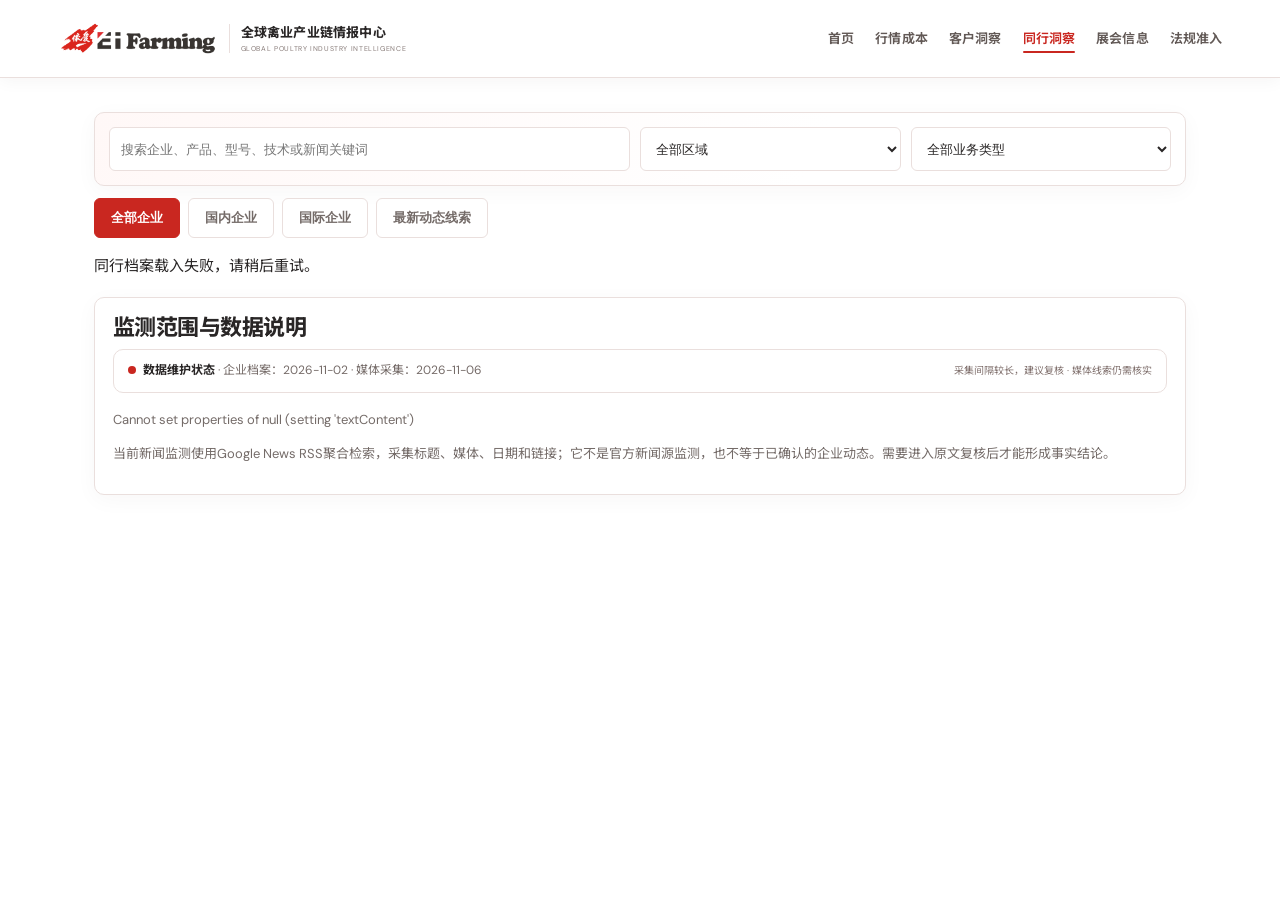
==== commit 24341f3b: "Remove content above competitor search" ====
--- a/competitors.html
+++ b/competitors.html
@@ -67,9 +67,7 @@
   <button class="menu-toggle" id="menuToggle" type="button" aria-label="打开导航">☰</button>
   <nav class="global-nav" id="mainNav" aria-label="主导航"><a href="index.html#home">首页</a><a href="markets.html">行情成本</a><a href="customers.html">客户洞察</a><a href="competitors.html" class="active" aria-current="page">同行洞察</a><a href="exhibitions.html">展会信息</a><a href="regulations.html">法规准入</a></nav>
 </header>
-<section class="competitor-hero"><div class="competitor-eyebrow">COMPETITOR INTELLIGENCE</div><h1>同行洞察 · 产品技术与市场动态</h1><p>覆盖国内养殖设备企业、国际孵化设备厂商及国际养殖设备集团。把企业产品档案与公开新闻线索分开呈现，参数和市场信息只在有来源时展示。</p></section>
-<main class="wrap"><section class="competitor-kpis" aria-label="同行档案概览"><article><small>监测企业清单</small><strong id="ckWatch">—</strong><span>纳入定期检索范围</span></article><article><small>已建来源档案</small><strong id="ckProfiles">—</strong><span>具备公开资料支撑</span></article><article><small>国际企业档案</small><strong id="ckIntl">—</strong><span>按企业登记区域统计</span></article><article><small>媒体动态线索</small><strong id="ckNews">—</strong><span>需打开原文逐条核实</span></article></section><div class="notice">数据口径：企业产品和技术信息优先采用官网及企业公告；媒体聚合新闻仅作为线索，尚未逐条核实。价格、市场份额、产能和渠道覆盖没有可靠公开依据时不作推断。晓鸣股份作为禽业客户侧技术标杆收录，不归类为设备制造商。</div>
-<section class="filters"><input id="q" type="search" placeholder="搜索企业、产品、型号、技术或新闻关键词"><select id="region"><option value="">全部区域</option><option>中国</option><option>国际</option><option>比利时 / 国际</option><option>荷兰 / 国际</option></select><select id="type"><option value="">全部业务类型</option><option>孵化设备</option><option>养殖设备</option><option>环控设备</option><option>孵化及自动化</option><option>养殖设备与EPC</option><option>家禽养殖设备及环控</option><option>禽业客户 / 技术应用标杆</option></select></section>
+<main class="wrap"><section class="filters"><input id="q" type="search" placeholder="搜索企业、产品、型号、技术或新闻关键词"><select id="region"><option value="">全部区域</option><option>中国</option><option>国际</option><option>比利时 / 国际</option><option>荷兰 / 国际</option></select><select id="type"><option value="">全部业务类型</option><option>孵化设备</option><option>养殖设备</option><option>环控设备</option><option>孵化及自动化</option><option>养殖设备与EPC</option><option>家禽养殖设备及环控</option><option>禽业客户 / 技术应用标杆</option></select></section>
 <div class="tabs" id="tabs"><button class="active" data-view="all">全部企业</button><button data-view="cn">国内企业</button><button data-view="intl">国际企业</button><button data-view="news">最新动态线索</button></div>
 <div id="cards" class="grid"><div class="empty">正在载入同行档案…</div></div>
 <section class="panel"><h2>监测范围与数据说明</h2><p id="watchCount" class="meta">监测企业清单载入中…</p><p class="meta">当前新闻监测使用Google News RSS聚合检索，采集标题、媒体、日期和链接；它不是官方新闻源监测，也不等于已确认的企业动态。需要进入原文复核后才能形成事实结论。</p></section>
--- a/assets/styles.css
+++ b/assets/styles.css
@@ -309,3 +309,5 @@
   .site-header .brand-caption strong{font-size:10px!important}
   .site-header nav,.site-header .global-nav{gap:15px!important}
 }
+
+.site-header::before,.site-header::after{display:none!important;content:none!important}
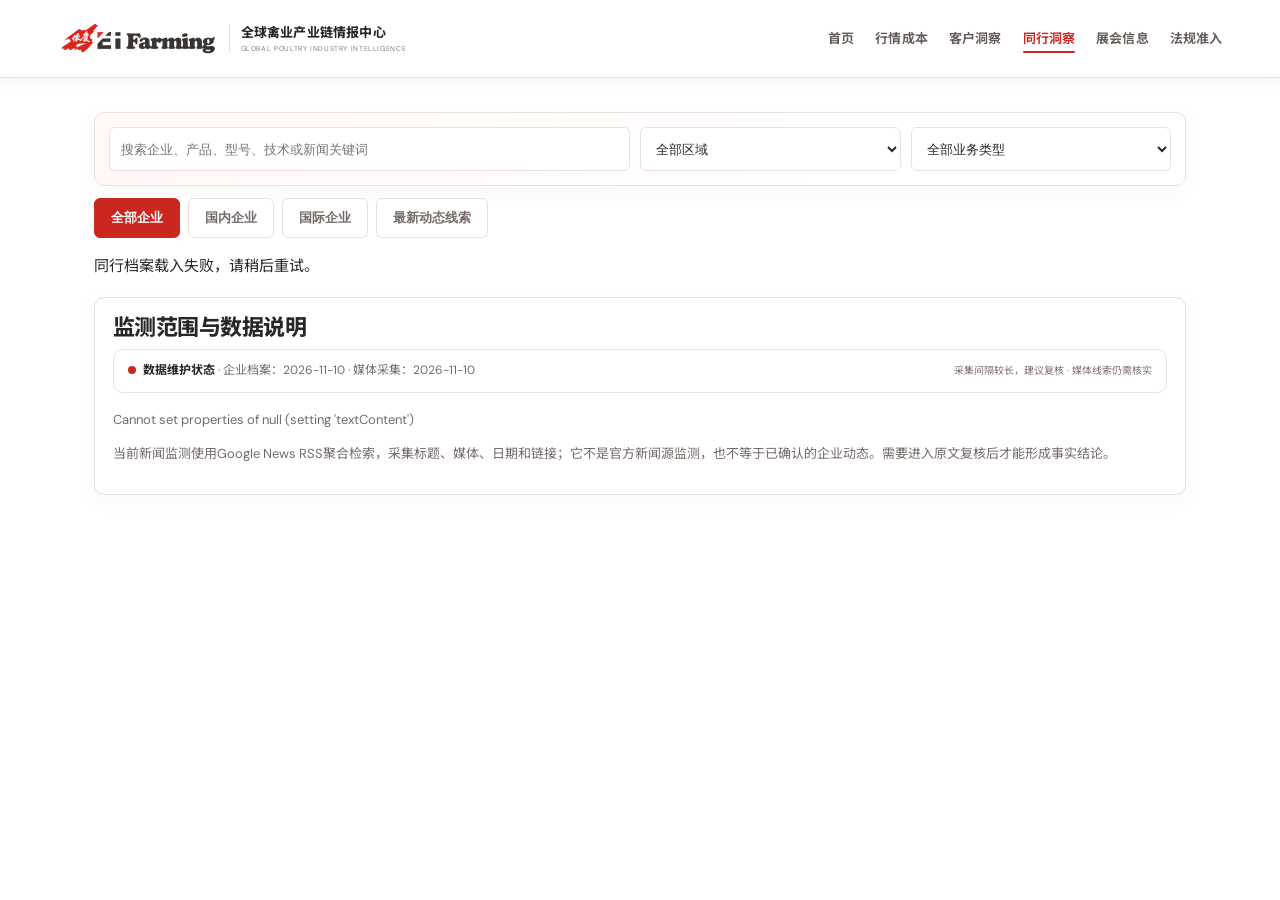
==== commit d60fb52e: "Show verification status for competitor news" ====
--- a/competitors.html
+++ b/competitors.html
@@ -74,7 +74,7 @@
 </main><script>
 const S={profiles:[],watch:[],news:[],view:"all"};const $=id=>document.getElementById(id);const esc=s=>String(s??"").replace(/[&<>"']/g,c=>({"&":"&amp;","<":"&lt;",">":"&gt;",'"':"&quot;","'":"&#39;"}[c]));
 function profileCard(x){return '<article class="card"><span class="pill">'+esc(x.region)+'</span><span class="pill">'+esc(x.type)+'</span><h3>'+esc(x.name)+'</h3><div class="meta">'+(x.website?'企业官网已登记':'官网链接待核')+'</div><p><b>产品系列：</b>'+esc(x.products||"公开产品信息待补充")+'</p><p><b>公开事实：</b>'+esc(x.verified_facts||"尚无足够可靠资料形成企业事实档案。")+'</p><p><b>技术观察：</b>'+esc(x.technology||"未找到可核实的公开技术参数。")+'</p><div class="source">'+(x.website?'<a href="'+esc(x.website)+'" target="_blank" rel="noopener noreferrer">企业官网 ↗</a>':'<span>官网待核</span>')+'<a href="'+esc(x.source_url||x.website||"#")+'" target="_blank" rel="noopener noreferrer">资料来源 ↗</a></div></article>'}
-function newsCard(x){return '<article><h4><a href="'+esc(x.url)+'" target="_blank" rel="noopener noreferrer">'+esc(x.title)+'</a></h4><p>'+esc(x.company)+' · '+esc(x.publisher)+' · '+esc((x.published_at||"").slice(0,10))+' · 待核实媒体线索</p></article>'}
+function newsCard(x){return '<article><h4><a href="'+esc(x.url)+'" target="_blank" rel="noopener noreferrer">'+esc(x.title)+'</a></h4><p>'+esc(x.company)+' · '+esc(x.publisher)+' · '+esc((x.published_at||"").slice(0,10))+' · '+esc(x.verification||"待核实媒体线索")+'</p>'+(x.summary?'<p>'+esc(x.summary)+'</p>':'')+'</article>'}
 function render(){const q=$("q").value.toLowerCase().trim(),r=$("region").value,t=$("type").value;if(S.view==="news"){let n=S.news.filter(x=>(!q||[x.company,x.title,x.publisher].join(" ").toLowerCase().includes(q))&&(!r||(r==="中国"?x.region==="CN":x.region==="INTL")));$("cards").innerHTML=n.length?'<section class="panel" style="grid-column:1/-1"><div class="news">'+n.slice(0,60).map(newsCard).join("")+'</div></section>':'<div class="empty">暂无匹配的新闻线索。</div>';return}let list=S.profiles.filter(x=>(S.view==="all"||(S.view==="cn"&&x.region.includes("中国"))||(S.view==="intl"&&!x.region.includes("中国")))&&(!r||x.region===r|| (r==="国际"&&x.region!=="中国"))&&(!t||x.type.includes(t)||t.includes(x.type))&&(!q||[x.name,x.region,x.type,x.products,x.verified_facts,x.technology].join(" ").toLowerCase().includes(q)));$("cards").innerHTML=list.length?list.map(profileCard).join(""):'<div class="empty">当前筛选没有匹配的已建档企业。未建档企业仍在监测清单中。</div>'}
 $("tabs").addEventListener("click",e=>{const b=e.target.closest("button[data-view]");if(!b)return;S.view=b.dataset.view;[...$("tabs").querySelectorAll("button")].forEach(x=>x.classList.toggle("active",x===b));render()});["q","region","type"].forEach(id=>$(id).addEventListener(id==="q"?"input":"change",render));
 async function init(){try{const [p,n]=await Promise.all(["data/competitor-profiles.json","data/competitor-news.json"].map(u=>fetch(u,{cache:"no-store"}).then(r=>{if(!r.ok)throw Error(r.status);return r.json()})));S.profiles=p.profiles||[];const profileDate=p.updated_at||"未注明",newsDate=(n.generated_at||"").slice(0,10)||"未注明";const age=newsDate==="未注明"?999:Math.floor((new Date().setHours(0,0,0,0)-new Date(newsDate+"T00:00:00").getTime())/86400000);const freshness=document.createElement("div");freshness.className="data-freshness "+(age>7?"fresh-old":age>3?"fresh-watch":"");freshness.innerHTML='<span><i class="fresh-dot"></i><strong>数据维护状态</strong> · 企业档案：'+esc(profileDate)+' · 媒体采集：'+esc(newsDate)+'</span><small>'+(age<=3?"近期采集":age<=7?"建议复核采集":"采集间隔较长，建议复核")+' · 媒体线索仍需核实</small>';$("watchCount").before(freshness);S.watch=p.watchlist||[];S.news=n.items||[];$("ckWatch").textContent=S.watch.length;$("ckProfiles").textContent=S.profiles.length;$("ckNews").textContent=S.news.length;$("ckIntl").textContent=S.profiles.filter(x=>!String(x.region||"").includes("中国")).length;$("watchCount").textContent="监测清单 "+S.watch.length+" 家；已建立来源档案 "+S.profiles.length+" 家；新闻线索 "+S.news.length+" 条。档案更新 "+p.updated_at+"；新闻采集 "+(n.generated_at||"未注明")+"。";render()}catch(e){$("cards").textContent="同行档案载入失败，请稍后重试。";$("watchCount").textContent=e.message}}
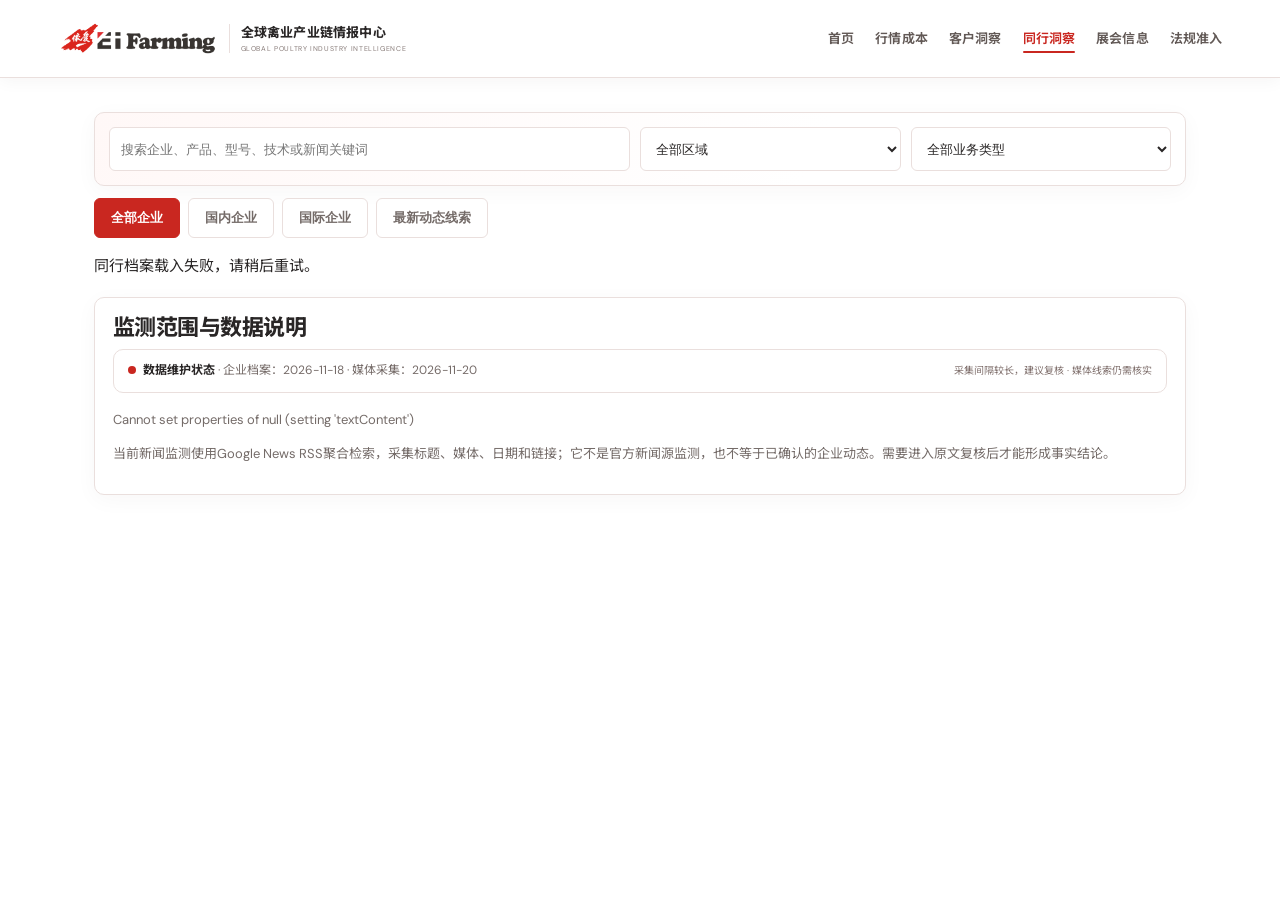
==== commit b0f64d33: "Route regulations navigation to country-compliance page" ====
--- a/competitors.html
+++ b/competitors.html
@@ -65,7 +65,7 @@
     <span class="brand-caption"><strong>全球禽业产业链情报中心</strong><small>GLOBAL POULTRY INDUSTRY INTELLIGENCE</small></span>
   </a>
   <button class="menu-toggle" id="menuToggle" type="button" aria-label="打开导航">☰</button>
-  <nav class="global-nav" id="mainNav" aria-label="主导航"><a href="index.html#home">首页</a><a href="markets.html">行情成本</a><a href="customers.html">客户洞察</a><a href="competitors.html" class="active" aria-current="page">同行洞察</a><a href="exhibitions.html">展会信息</a><a href="regulations.html">法规准入</a></nav>
+  <nav class="global-nav" id="mainNav" aria-label="主导航"><a href="index.html#home">首页</a><a href="markets.html">行情成本</a><a href="customers.html">客户洞察</a><a href="competitors.html" class="active" aria-current="page">同行洞察</a><a href="exhibitions.html">展会信息</a><a href="country-compliance.html">法规准入</a></nav>
 </header>
 <main class="wrap"><section class="filters"><input id="q" type="search" placeholder="搜索企业、产品、型号、技术或新闻关键词"><select id="region"><option value="">全部区域</option><option>中国</option><option>国际</option><option>比利时 / 国际</option><option>荷兰 / 国际</option></select><select id="type"><option value="">全部业务类型</option><option>孵化设备</option><option>养殖设备</option><option>环控设备</option><option>孵化及自动化</option><option>养殖设备与EPC</option><option>家禽养殖设备及环控</option><option>禽业客户 / 技术应用标杆</option></select></section>
 <div class="tabs" id="tabs"><button class="active" data-view="all">全部企业</button><button data-view="cn">国内企业</button><button data-view="intl">国际企业</button><button data-view="news">最新动态线索</button></div>
